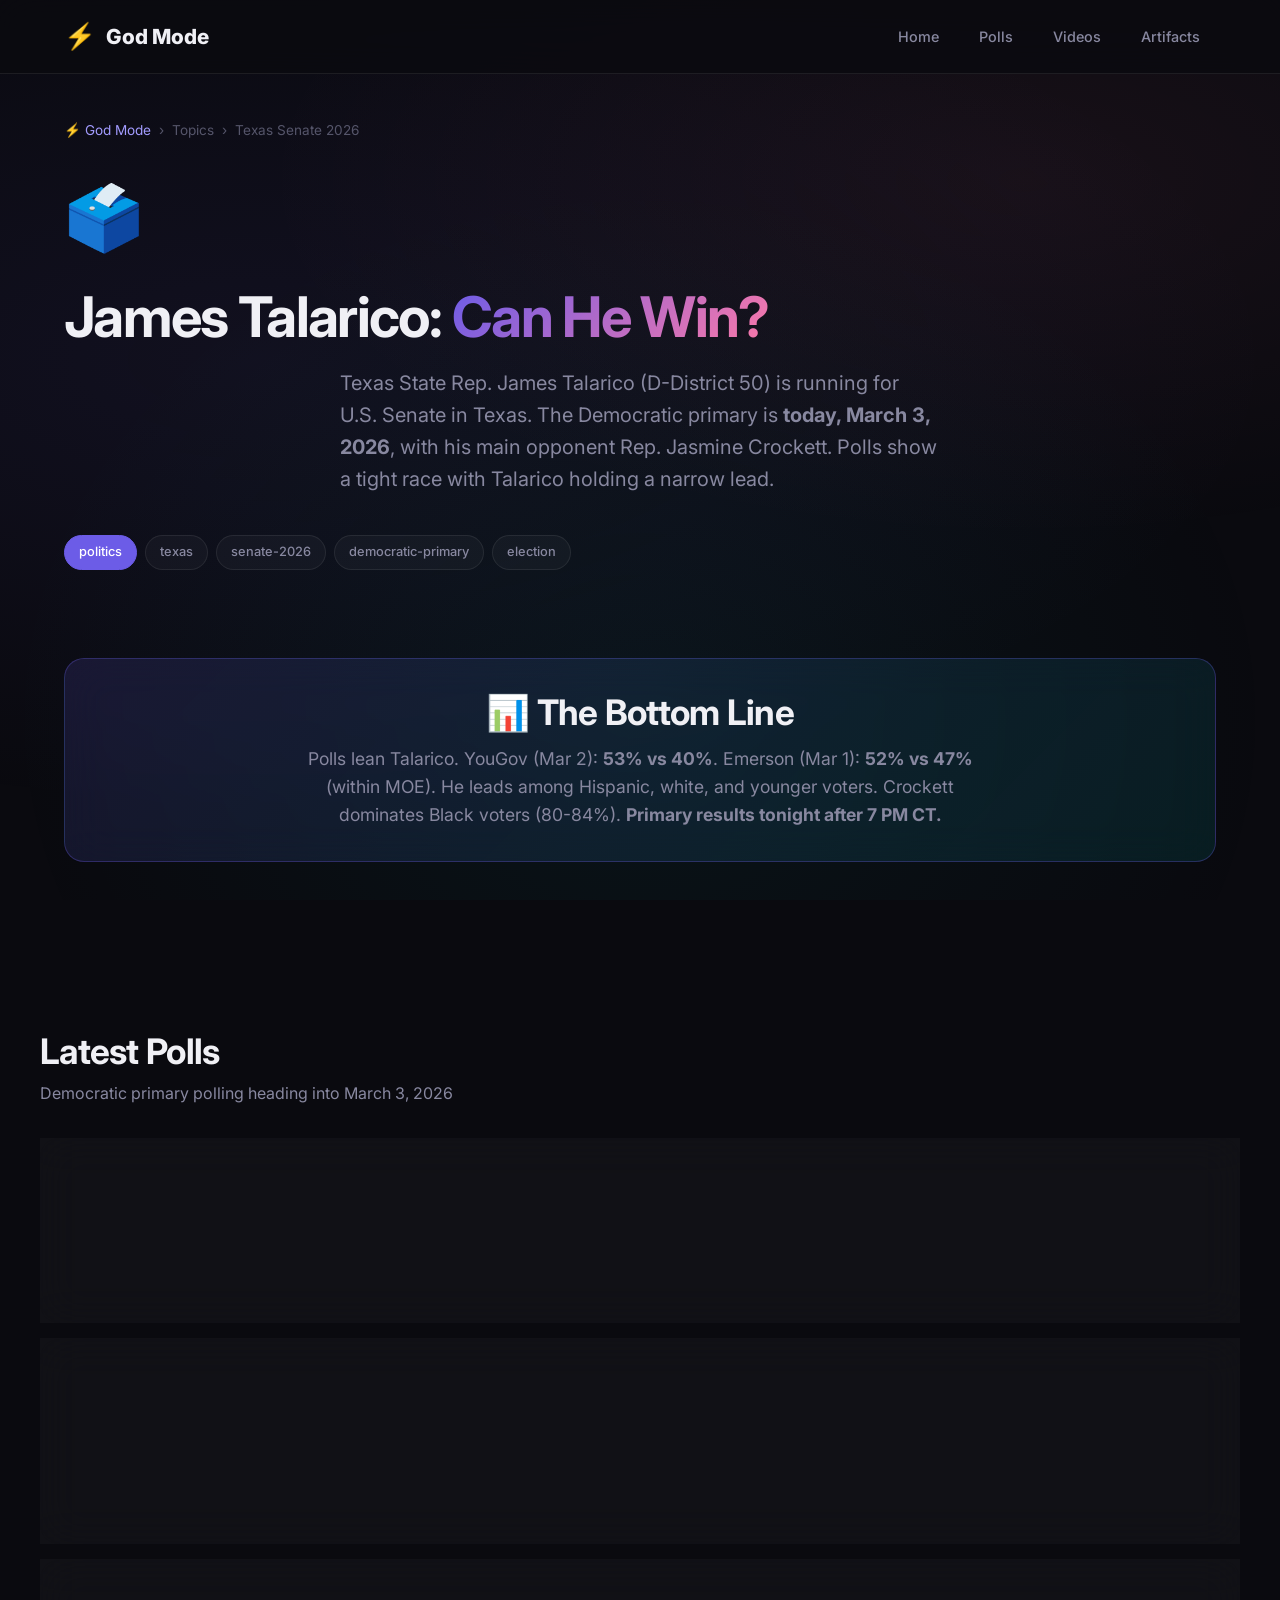
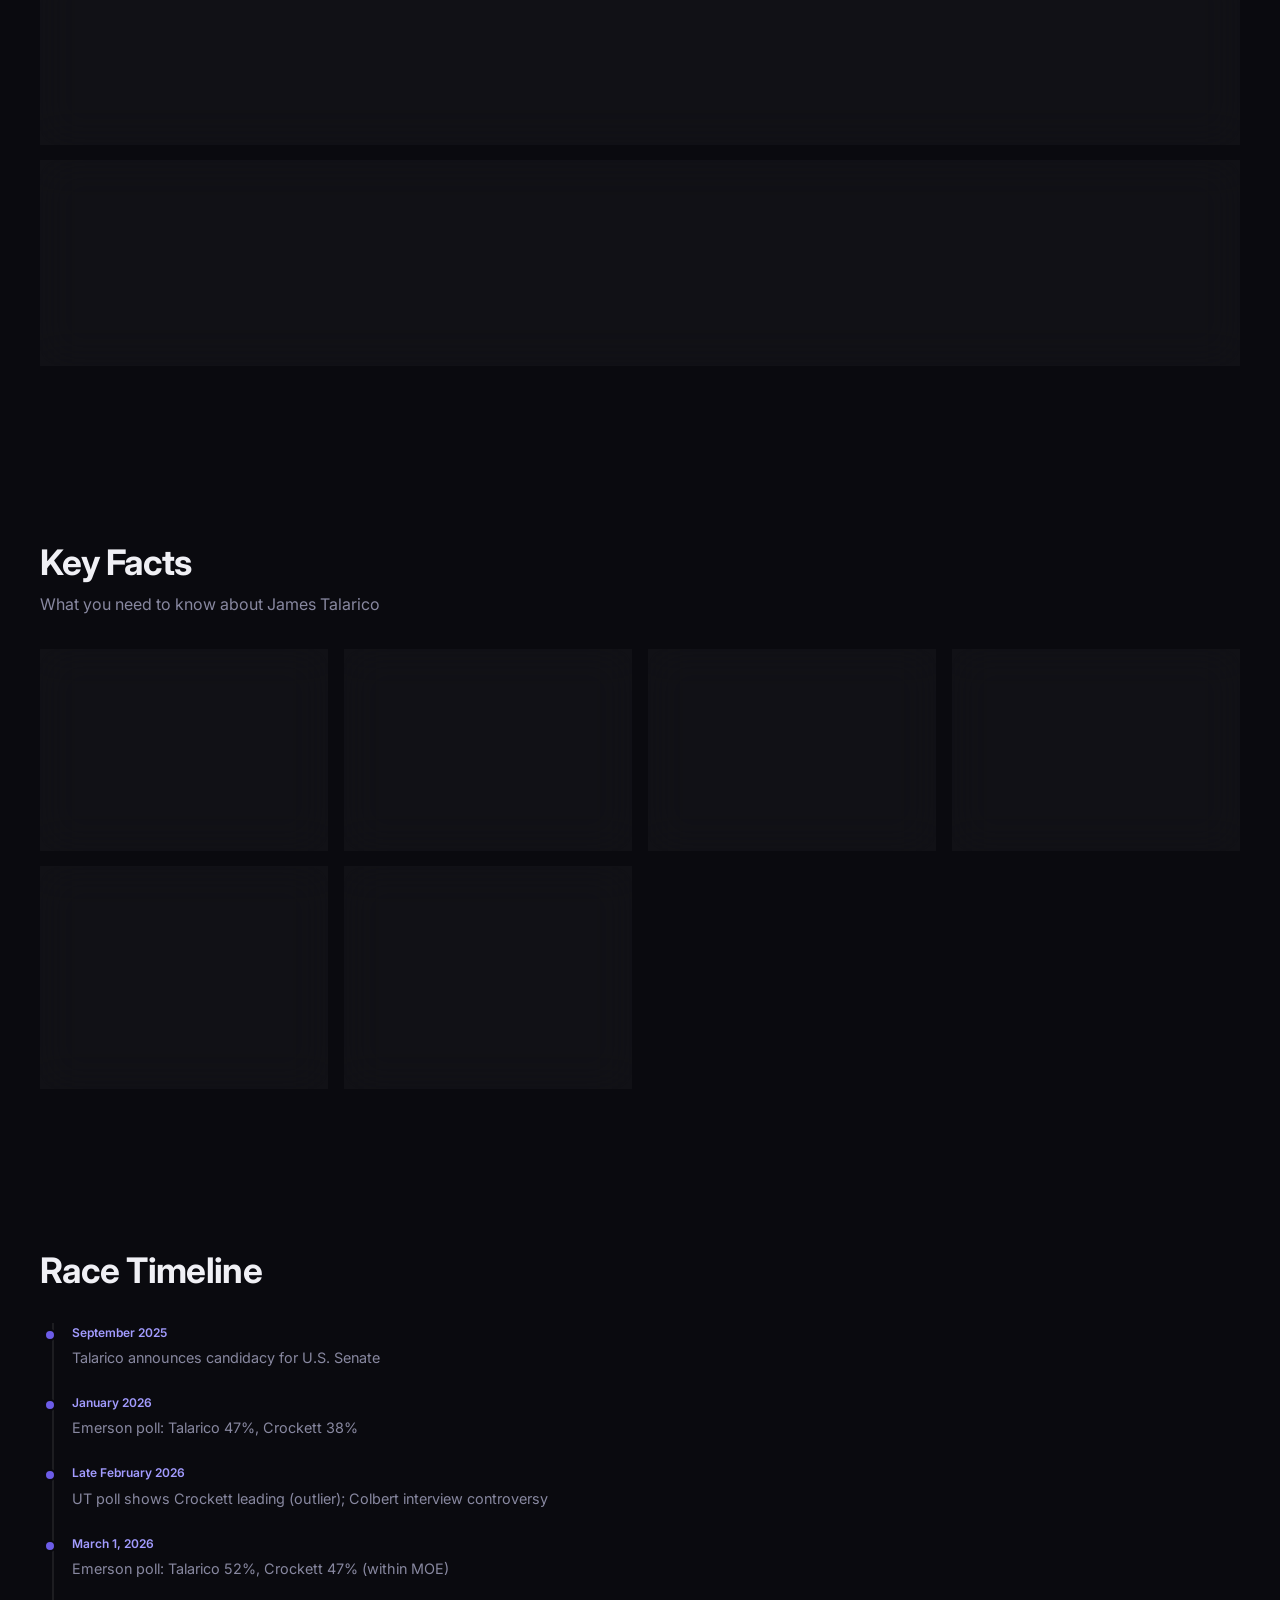
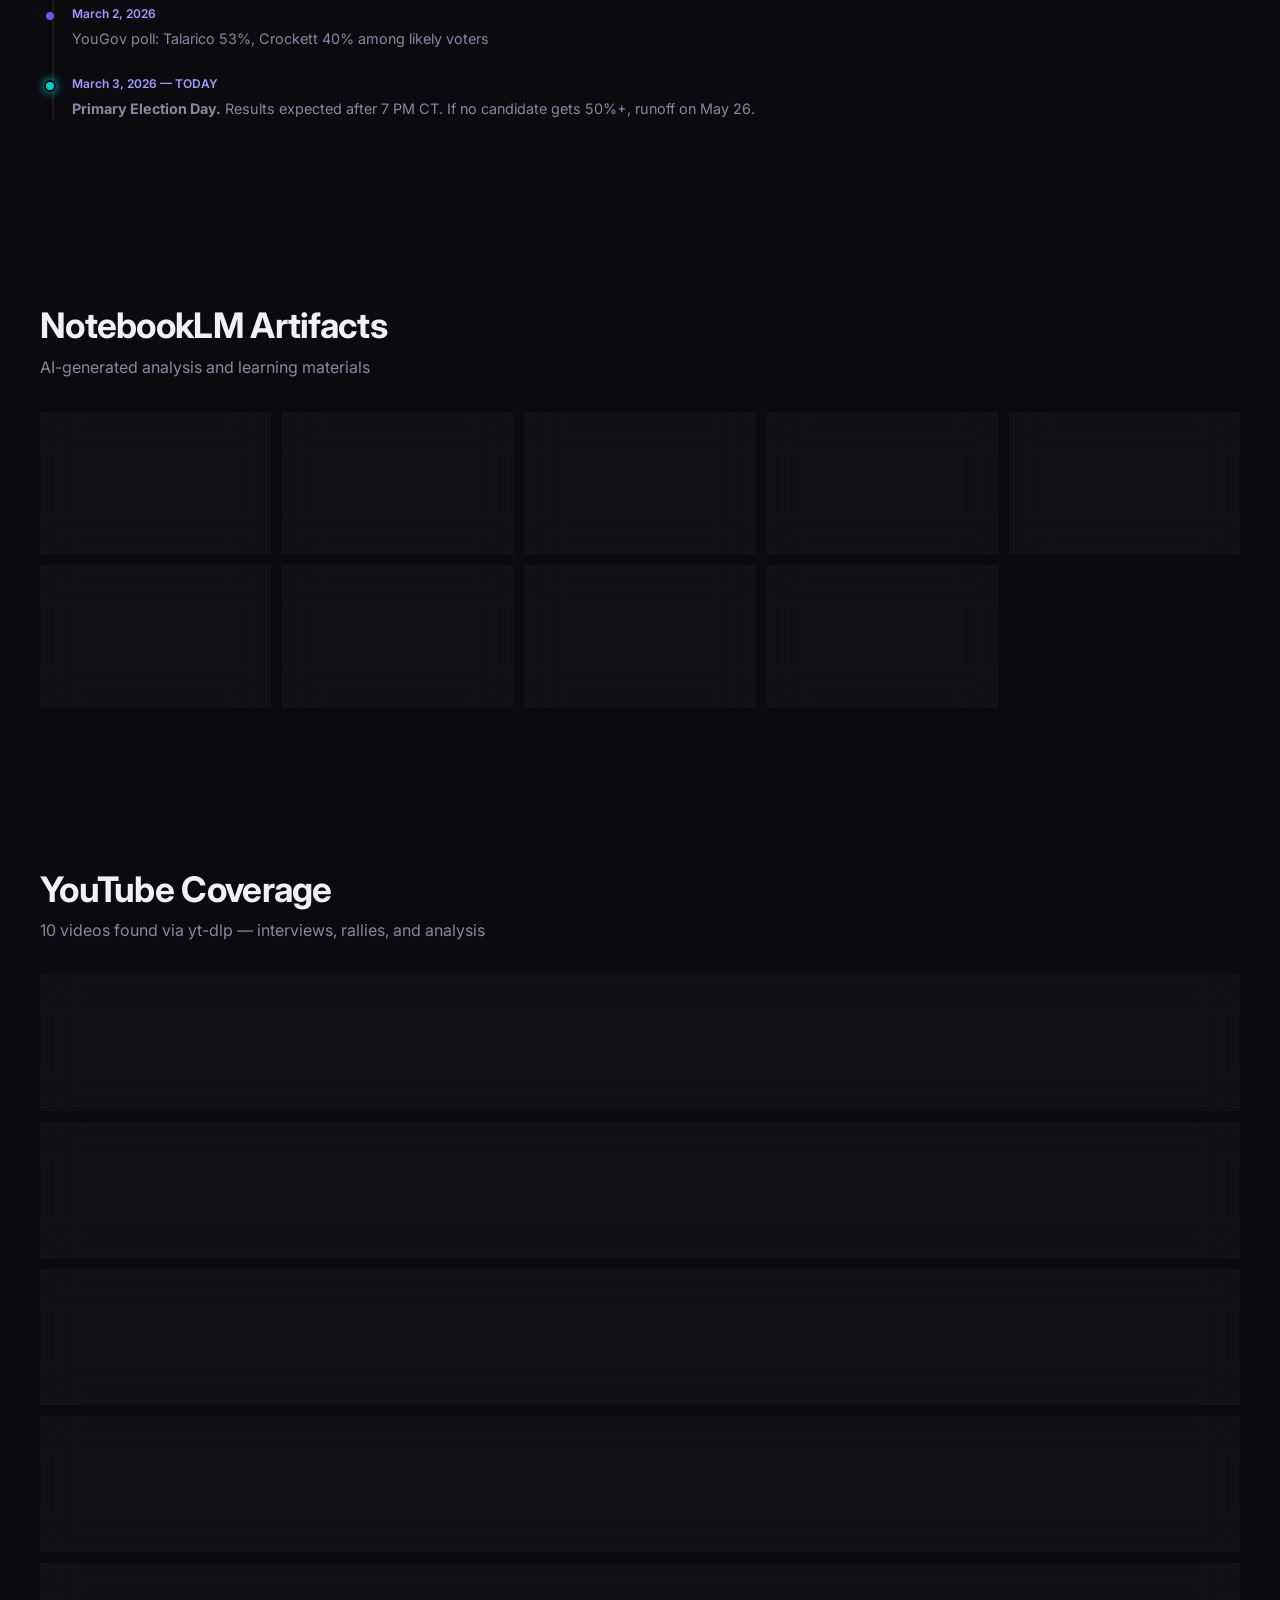
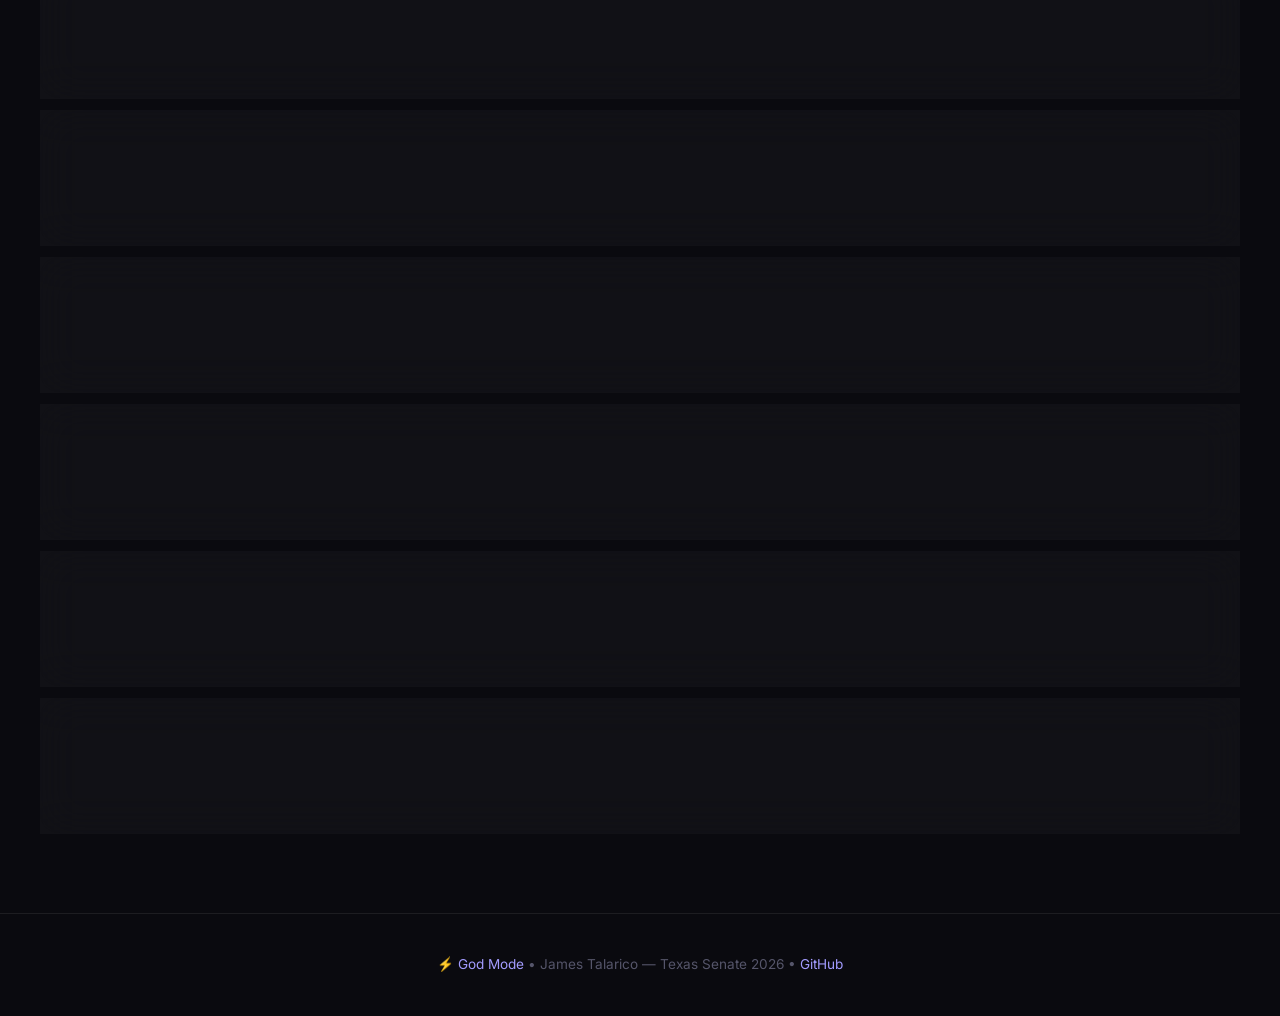
==== docs/topics/james-talarico-senate/index.html @ 4b8c679f "feat: add James Talarico Texas Senate 2026 topic - New sub-site with poll bars, key facts, race time" ====
<!DOCTYPE html>
<html lang="en">

<head>
    <meta charset="UTF-8">
    <meta name="viewport" content="width=device-width, initial-scale=1.0">
    <title>James Talarico — Texas Senate Race 2026 — God Mode</title>
    <meta name="description"
        content="Research hub: Can James Talarico win the 2026 Texas U.S. Senate race? Polls, analysis, YouTube coverage, and NotebookLM artifacts.">
    <link rel="stylesheet" href="../../assets/css/style.css">
    <link rel="icon"
        href="data:image/svg+xml,<svg xmlns='http://www.w3.org/2000/svg' viewBox='0 0 100 100'><text y='.9em' font-size='90'>🗳️</text></svg>">
    <style>
        .topic-hero {
            padding-top: 120px;
            padding-bottom: 40px;
        }

        .topic-hero-icon {
            font-size: 4rem;
            margin-bottom: 16px;
            display: block;
        }

        .breadcrumb {
            display: flex;
            align-items: center;
            gap: 8px;
            font-size: 0.85rem;
            color: var(--text-muted);
            margin-bottom: 24px;
        }

        .breadcrumb a {
            color: var(--accent-2);
            text-decoration: none;
        }

        .breadcrumb a:hover {
            text-decoration: underline;
        }

        /* Poll Bars */
        .poll-card {
            padding: 24px;
            margin-bottom: 16px;
        }

        .poll-header {
            display: flex;
            justify-content: space-between;
            align-items: center;
            margin-bottom: 16px;
        }

        .poll-source {
            font-size: 0.8rem;
            color: var(--text-muted);
        }

        .poll-date {
            font-size: 0.75rem;
            color: var(--text-muted);
        }

        .poll-bar-wrap {
            margin-bottom: 12px;
        }

        .poll-bar-label {
            display: flex;
            justify-content: space-between;
            align-items: center;
            margin-bottom: 6px;
            font-size: 0.9rem;
        }

        .poll-bar-label .name {
            font-weight: 600;
        }

        .poll-bar-label .pct {
            font-weight: 700;
            font-family: var(--font-mono);
        }

        .poll-bar-track {
            height: 8px;
            background: var(--bg-glass);
            border-radius: 4px;
            overflow: hidden;
        }

        .poll-bar-fill {
            height: 100%;
            border-radius: 4px;
            transition: width 1.5s cubic-bezier(0.4, 0, 0.2, 1);
        }

        .poll-bar-fill.talarico {
            background: linear-gradient(90deg, #6c5ce7, #a29bfe);
        }

        .poll-bar-fill.crockett {
            background: linear-gradient(90deg, #fd79a8, #e84393);
        }

        /* Key Facts */
        .facts-grid {
            display: grid;
            grid-template-columns: repeat(auto-fill, minmax(260px, 1fr));
            gap: 16px;
        }

        .fact-card {
            padding: 24px;
        }

        .fact-card-icon {
            font-size: 2rem;
            margin-bottom: 12px;
        }

        .fact-card h4 {
            margin-bottom: 8px;
            font-size: 1rem;
        }

        .fact-card p {
            color: var(--text-secondary);
            font-size: 0.85rem;
            line-height: 1.5;
        }

        /* Timeline */
        .timeline {
            position: relative;
            padding-left: 32px;
        }

        .timeline::before {
            content: '';
            position: absolute;
            left: 12px;
            top: 0;
            bottom: 0;
            width: 2px;
            background: var(--border-glass);
        }

        .timeline-item {
            position: relative;
            margin-bottom: 24px;
        }

        .timeline-dot {
            position: absolute;
            left: -28px;
            top: 6px;
            width: 12px;
            height: 12px;
            border-radius: 50%;
            background: var(--accent-1);
            border: 2px solid var(--bg-primary);
        }

        .timeline-dot.active {
            background: var(--accent-4);
            box-shadow: 0 0 8px var(--accent-4);
        }

        .timeline-date {
            font-size: 0.75rem;
            color: var(--accent-2);
            font-weight: 600;
            margin-bottom: 4px;
        }

        .timeline-content {
            font-size: 0.9rem;
            color: var(--text-secondary);
        }

        /* YouTube */
        .yt-results {
            display: grid;
            gap: 12px;
        }

        .yt-result {
            display: flex;
            align-items: center;
            gap: 16px;
            padding: 16px;
            text-decoration: none;
        }

        .yt-result-thumb {
            width: 180px;
            height: 101px;
            border-radius: var(--radius-sm);
            background: var(--bg-secondary);
            object-fit: cover;
            flex-shrink: 0;
        }

        .yt-result-info h4 {
            color: var(--text-primary);
            font-size: 0.95rem;
            margin-bottom: 4px;
            line-height: 1.3;
        }

        .yt-result-info p {
            color: var(--text-muted);
            font-size: 0.8rem;
        }

        /* NLM Artifacts */
        .nlm-grid {
            display: grid;
            grid-template-columns: repeat(auto-fill, minmax(200px, 1fr));
            gap: 12px;
        }

        .nlm-card {
            padding: 20px;
            text-align: center;
        }

        .nlm-card .nlm-icon {
            font-size: 2rem;
            margin-bottom: 8px;
        }

        .nlm-card h4 {
            font-size: 0.9rem;
            margin-bottom: 4px;
        }

        .nlm-card .nlm-status {
            font-size: 0.75rem;
            font-weight: 600;
            text-transform: uppercase;
            letter-spacing: 0.05em;
        }

        .nlm-card .nlm-status.pending {
            color: var(--accent-5);
        }

        /* Verdict Banner */
        .verdict-banner {
            padding: 32px;
            text-align: center;
            margin-bottom: 48px;
            background: linear-gradient(135deg, rgba(108, 92, 231, 0.15), rgba(0, 206, 201, 0.1));
            border: 1px solid rgba(108, 92, 231, 0.3);
        }

        .verdict-banner h2 {
            margin-bottom: 12px;
        }

        .verdict-banner .verdict-text {
            font-size: 1.1rem;
            color: var(--text-secondary);
            max-width: 700px;
            margin: 0 auto;
        }

        @media (max-width: 768px) {
            .yt-result {
                flex-direction: column;
            }

            .yt-result-thumb {
                width: 100%;
                height: auto;
                aspect-ratio: 16/9;
            }

            .facts-grid {
                grid-template-columns: 1fr;
            }

            .nlm-grid {
                grid-template-columns: repeat(2, 1fr);
            }
        }
    </style>
</head>

<body>
    <div class="bg-mesh"></div>

    <nav class="nav">
        <div class="container">
            <a href="../../" class="nav-logo"><span class="icon">⚡</span><span>God Mode</span></a>
            <ul class="nav-links">
                <li><a href="../../">Home</a></li>
                <li><a href="#polls">Polls</a></li>
                <li><a href="#videos">Videos</a></li>
                <li><a href="#artifacts">Artifacts</a></li>
            </ul>
        </div>
    </nav>

    <!-- Hero -->
    <section class="topic-hero container">
        <div class="breadcrumb">
            <a href="../../">⚡ God Mode</a><span>›</span><span>Topics</span><span>›</span><span>Texas Senate 2026</span>
        </div>
        <span class="topic-hero-icon">🗳️</span>
        <h1>James Talarico: <span class="gradient-text">Can He Win?</span></h1>
        <p class="hero-subtitle" style="text-align: left; margin-top: 16px;">
            Texas State Rep. James Talarico (D-District 50) is running for U.S. Senate in Texas. The Democratic primary
            is <strong>today, March 3, 2026</strong>, with his main opponent Rep. Jasmine Crockett. Polls show a tight
            race with Talarico holding a narrow lead.
        </p>
        <div class="tags-bar" style="justify-content: flex-start; margin-top: 24px;">
            <span class="tag active">politics</span>
            <span class="tag">texas</span>
            <span class="tag">senate-2026</span>
            <span class="tag">democratic-primary</span>
            <span class="tag">election</span>
        </div>
    </section>

    <!-- Verdict -->
    <section class="container" style="padding-bottom: 40px;">
        <div class="verdict-banner glass-card">
            <h2>📊 The Bottom Line</h2>
            <p class="verdict-text">
                Polls lean Talarico. YouGov (Mar 2): <strong>53% vs 40%</strong>. Emerson (Mar 1): <strong>52% vs
                    47%</strong> (within MOE). He leads among Hispanic, white, and younger voters. Crockett dominates
                Black voters (80-84%). <strong>Primary results tonight after 7 PM CT.</strong>
            </p>
        </div>
    </section>

    <!-- Polls -->
    <section class="section container" id="polls">
        <h2 style="margin-bottom: 8px;">Latest Polls</h2>
        <p style="color: var(--text-secondary); margin-bottom: 32px;">Democratic primary polling heading into March 3,
            2026</p>

        <div class="poll-card glass-card">
            <div class="poll-header">
                <span class="poll-source">YouGov Poll</span>
                <span class="poll-date">March 2, 2026</span>
            </div>
            <div class="poll-bar-wrap">
                <div class="poll-bar-label">
                    <span class="name">James Talarico</span>
                    <span class="pct" style="color: var(--accent-2);">53%</span>
                </div>
                <div class="poll-bar-track">
                    <div class="poll-bar-fill talarico" style="width: 53%;"></div>
                </div>
            </div>
            <div class="poll-bar-wrap">
                <div class="poll-bar-label">
                    <span class="name">Jasmine Crockett</span>
                    <span class="pct" style="color: var(--accent-3);">40%</span>
                </div>
                <div class="poll-bar-track">
                    <div class="poll-bar-fill crockett" style="width: 40%;"></div>
                </div>
            </div>
        </div>

        <div class="poll-card glass-card">
            <div class="poll-header">
                <span class="poll-source">Emerson College / Nexstar Media</span>
                <span class="poll-date">March 1, 2026</span>
            </div>
            <div class="poll-bar-wrap">
                <div class="poll-bar-label">
                    <span class="name">James Talarico</span>
                    <span class="pct" style="color: var(--accent-2);">52%</span>
                </div>
                <div class="poll-bar-track">
                    <div class="poll-bar-fill talarico" style="width: 52%;"></div>
                </div>
            </div>
            <div class="poll-bar-wrap">
                <div class="poll-bar-label">
                    <span class="name">Jasmine Crockett</span>
                    <span class="pct" style="color: var(--accent-3);">47%</span>
                </div>
                <div class="poll-bar-track">
                    <div class="poll-bar-fill crockett" style="width: 47%;"></div>
                </div>
            </div>
            <p style="font-size: 0.8rem; color: var(--text-muted); margin-top: 12px;">⚠️ Within margin of error</p>
        </div>

        <div class="poll-card glass-card">
            <div class="poll-header">
                <span class="poll-source">Emerson College / Nexstar Media</span>
                <span class="poll-date">January 2026</span>
            </div>
            <div class="poll-bar-wrap">
                <div class="poll-bar-label">
                    <span class="name">James Talarico</span>
                    <span class="pct" style="color: var(--accent-2);">47%</span>
                </div>
                <div class="poll-bar-track">
                    <div class="poll-bar-fill talarico" style="width: 47%;"></div>
                </div>
            </div>
            <div class="poll-bar-wrap">
                <div class="poll-bar-label">
                    <span class="name">Jasmine Crockett</span>
                    <span class="pct" style="color: var(--accent-3);">38%</span>
                </div>
                <div class="poll-bar-track">
                    <div class="poll-bar-fill crockett" style="width: 38%;"></div>
                </div>
            </div>
        </div>

        <div class="poll-card glass-card">
            <div class="poll-header">
                <span class="poll-source">UT Texas Politics Project</span>
                <span class="poll-date">Late February 2026</span>
            </div>
            <div class="poll-bar-wrap">
                <div class="poll-bar-label">
                    <span class="name">James Talarico</span>
                    <span class="pct" style="color: var(--accent-2);">~35%</span>
                </div>
                <div class="poll-bar-track">
                    <div class="poll-bar-fill talarico" style="width: 35%;"></div>
                </div>
            </div>
            <div class="poll-bar-wrap">
                <div class="poll-bar-label">
                    <span class="name">Jasmine Crockett</span>
                    <span class="pct" style="color: var(--accent-3);">~48%</span>
                </div>
                <div class="poll-bar-track">
                    <div class="poll-bar-fill crockett" style="width: 48%;"></div>
                </div>
            </div>
            <p style="font-size: 0.8rem; color: var(--text-muted); margin-top: 12px;">📌 Outlier — Crockett leads by
                double digits in this poll</p>
        </div>
    </section>

    <!-- Key Facts -->
    <section class="section container">
        <h2 style="margin-bottom: 8px;">Key Facts</h2>
        <p style="color: var(--text-secondary); margin-bottom: 32px;">What you need to know about James Talarico</p>
        <div class="facts-grid">
            <div class="fact-card glass-card">
                <div class="fact-card-icon">🏛️</div>
                <h4>Texas House Rep, District 50</h4>
                <p>Currently serving in the Texas Legislature. Former public school teacher turned politician.</p>
            </div>
            <div class="fact-card glass-card">
                <div class="fact-card-icon">🎓</div>
                <h4>Former Teacher</h4>
                <p>Background in education shapes his policy focus on affordability and working families.</p>
            </div>
            <div class="fact-card glass-card">
                <div class="fact-card-icon">💰</div>
                <h4>Economic Platform</h4>
                <p>Focuses on lowering cost of housing, childcare, and prescription drugs. Anti-billionaire messaging.
                </p>
            </div>
            <div class="fact-card glass-card">
                <div class="fact-card-icon">📺</div>
                <h4>Colbert Controversy</h4>
                <p>National attention after a canceled "Late Show" interview with Stephen Colbert became a major story.
                </p>
            </div>
            <div class="fact-card glass-card">
                <div class="fact-card-icon">🗳️</div>
                <h4>Strong Early Voting</h4>
                <p>Emerson poll shows 58% to 41% lead among early voters — a significant advantage heading in.</p>
            </div>
            <div class="fact-card glass-card">
                <div class="fact-card-icon">🤝</div>
                <h4>Coalition</h4>
                <p>Leads among Hispanic (60%), white (69-71%), and young voters (18-29: 60%). Crockett leads Black
                    voters (80-84%).</p>
            </div>
        </div>
    </section>

    <!-- Timeline -->
    <section class="section container">
        <h2 style="margin-bottom: 32px;">Race Timeline</h2>
        <div class="timeline">
            <div class="timeline-item">
                <div class="timeline-dot"></div>
                <div class="timeline-date">September 2025</div>
                <div class="timeline-content">Talarico announces candidacy for U.S. Senate</div>
            </div>
            <div class="timeline-item">
                <div class="timeline-dot"></div>
                <div class="timeline-date">January 2026</div>
                <div class="timeline-content">Emerson poll: Talarico 47%, Crockett 38%</div>
            </div>
            <div class="timeline-item">
                <div class="timeline-dot"></div>
                <div class="timeline-date">Late February 2026</div>
                <div class="timeline-content">UT poll shows Crockett leading (outlier); Colbert interview controversy
                </div>
            </div>
            <div class="timeline-item">
                <div class="timeline-dot"></div>
                <div class="timeline-date">March 1, 2026</div>
                <div class="timeline-content">Emerson poll: Talarico 52%, Crockett 47% (within MOE)</div>
            </div>
            <div class="timeline-item">
                <div class="timeline-dot"></div>
                <div class="timeline-date">March 2, 2026</div>
                <div class="timeline-content">YouGov poll: Talarico 53%, Crockett 40% among likely voters</div>
            </div>
            <div class="timeline-item">
                <div class="timeline-dot active"></div>
                <div class="timeline-date">March 3, 2026 — TODAY</div>
                <div class="timeline-content"><strong>Primary Election Day.</strong> Results expected after 7 PM CT. If
                    no candidate gets 50%+, runoff on May 26.</div>
            </div>
        </div>
    </section>

    <!-- NotebookLM Artifacts -->
    <section class="section container" id="artifacts">
        <h2 style="margin-bottom: 8px;">NotebookLM Artifacts</h2>
        <p style="color: var(--text-secondary); margin-bottom: 32px;">AI-generated analysis and learning materials</p>
        <div class="nlm-grid">
            <div class="nlm-card glass-card">
                <div class="nlm-icon">🎙️</div>
                <h4>Audio Overview</h4>
                <div class="nlm-status pending">Pending Auth</div>
            </div>
            <div class="nlm-card glass-card">
                <div class="nlm-icon">🎬</div>
                <h4>Video Overview</h4>
                <div class="nlm-status pending">Pending Auth</div>
            </div>
            <div class="nlm-card glass-card">
                <div class="nlm-icon">🧠</div>
                <h4>Mind Map</h4>
                <div class="nlm-status pending">Pending Auth</div>
            </div>
            <div class="nlm-card glass-card">
                <div class="nlm-icon">📝</div>
                <h4>Report</h4>
                <div class="nlm-status pending">Pending Auth</div>
            </div>
            <div class="nlm-card glass-card">
                <div class="nlm-icon">🃏</div>
                <h4>Flashcards</h4>
                <div class="nlm-status pending">Pending Auth</div>
            </div>
            <div class="nlm-card glass-card">
                <div class="nlm-icon">❓</div>
                <h4>Quiz</h4>
                <div class="nlm-status pending">Pending Auth</div>
            </div>
            <div class="nlm-card glass-card">
                <div class="nlm-icon">📊</div>
                <h4>Infographic</h4>
                <div class="nlm-status pending">Pending Auth</div>
            </div>
            <div class="nlm-card glass-card">
                <div class="nlm-icon">📑</div>
                <h4>Slide Deck</h4>
                <div class="nlm-status pending">Pending Auth</div>
            </div>
            <div class="nlm-card glass-card">
                <div class="nlm-icon">📋</div>
                <h4>Data Table</h4>
                <div class="nlm-status pending">Pending Auth</div>
            </div>
        </div>
    </section>

    <!-- YouTube Videos -->
    <section class="section container" id="videos">
        <h2 style="margin-bottom: 8px;">YouTube Coverage</h2>
        <p style="color: var(--text-secondary); margin-bottom: 32px;">10 videos found via yt-dlp — interviews, rallies,
            and analysis</p>
        <div class="yt-results">
            <a href="https://www.youtube.com/watch?v=z0LLq6uBPYA" target="_blank" class="yt-result glass-card"
                style="text-decoration: none;">
                <img class="yt-result-thumb" src="https://i.ytimg.com/vi/z0LLq6uBPYA/mqdefault.jpg" alt=""
                    loading="lazy">
                <div class="yt-result-info">
                    <h4>James Talarico on his economic message, Jasmine Crockett and more</h4>
                    <p>CBS News • 8:00</p>
                </div>
            </a>
            <a href="https://www.youtube.com/watch?v=IGwDNWCkQuY" target="_blank" class="yt-result glass-card"
                style="text-decoration: none;">
                <img class="yt-result-thumb" src="https://i.ytimg.com/vi/IGwDNWCkQuY/mqdefault.jpg" alt=""
                    loading="lazy">
                <div class="yt-result-info">
                    <h4>Texas Democratic Senate Candidate James Talarico Slams Billionaires at San Antonio Rally</h4>
                    <p>Forbes Breaking News • 24:28</p>
                </div>
            </a>
            <a href="https://www.youtube.com/watch?v=C_KV-JYGDCo" target="_blank" class="yt-result glass-card"
                style="text-decoration: none;">
                <img class="yt-result-thumb" src="https://i.ytimg.com/vi/C_KV-JYGDCo/mqdefault.jpg" alt=""
                    loading="lazy">
                <div class="yt-result-info">
                    <h4>Jasmine Crockett and James Talarico have different styles to win the Texas Senate primary</h4>
                    <p>CBS TEXAS • 3:50</p>
                </div>
            </a>
            <a href="https://www.youtube.com/watch?v=oiTJ7Pz_59A" target="_blank" class="yt-result glass-card"
                style="text-decoration: none;">
                <img class="yt-result-thumb" src="https://i.ytimg.com/vi/oiTJ7Pz_59A/mqdefault.jpg" alt=""
                    loading="lazy">
                <div class="yt-result-info">
                    <h4>Rep. James Talarico On Confronting Christian Nationalism</h4>
                    <p>The Late Show with Stephen Colbert • 14:56</p>
                </div>
            </a>
            <a href="https://www.youtube.com/watch?v=1yQqRGDqjYM" target="_blank" class="yt-result glass-card"
                style="text-decoration: none;">
                <img class="yt-result-thumb" src="https://i.ytimg.com/vi/1yQqRGDqjYM/mqdefault.jpg" alt=""
                    loading="lazy">
                <div class="yt-result-info">
                    <h4>James Talarico vs 20 Undecided Texas voters | Surrounded</h4>
                    <p>Jubilee • 1:37:44</p>
                </div>
            </a>
            <a href="https://www.youtube.com/watch?v=ONhfOqHdXlo" target="_blank" class="yt-result glass-card"
                style="text-decoration: none;">
                <img class="yt-result-thumb" src="https://i.ytimg.com/vi/ONhfOqHdXlo/mqdefault.jpg" alt=""
                    loading="lazy">
                <div class="yt-result-info">
                    <h4>Jasmine Crockett and James Talarico react to controversy over Colbert interview</h4>
                    <p>CBS TEXAS • 6:40</p>
                </div>
            </a>
            <a href="https://www.youtube.com/watch?v=l-yT7SJq07E" target="_blank" class="yt-result glass-card"
                style="text-decoration: none;">
                <img class="yt-result-thumb" src="https://i.ytimg.com/vi/l-yT7SJq07E/mqdefault.jpg" alt=""
                    loading="lazy">
                <div class="yt-result-info">
                    <h4>James Talarico on his affordability platform, Jasmine Crockett</h4>
                    <p>Face the Nation • 8:00</p>
                </div>
            </a>
            <a href="https://www.youtube.com/watch?v=FHwmGdPE9HQ" target="_blank" class="yt-result glass-card"
                style="text-decoration: none;">
                <img class="yt-result-thumb" src="https://i.ytimg.com/vi/FHwmGdPE9HQ/mqdefault.jpg" alt=""
                    loading="lazy">
                <div class="yt-result-info">
                    <h4>James Talarico Campaigns for U.S. Senate in Austin, Texas</h4>
                    <p>C-SPAN • 21:46</p>
                </div>
            </a>
            <a href="https://www.youtube.com/watch?v=qFQyMkvEKa0" target="_blank" class="yt-result glass-card"
                style="text-decoration: none;">
                <img class="yt-result-thumb" src="https://i.ytimg.com/vi/qFQyMkvEKa0/mqdefault.jpg" alt=""
                    loading="lazy">
                <div class="yt-result-info">
                    <h4>Steven Colbert interview with James Talarico draws national attention</h4>
                    <p>CBS TEXAS • 4:27</p>
                </div>
            </a>
            <a href="https://www.youtube.com/watch?v=YRkonQkHXWI" target="_blank" class="yt-result glass-card"
                style="text-decoration: none;">
                <img class="yt-result-thumb" src="https://i.ytimg.com/vi/YRkonQkHXWI/mqdefault.jpg" alt=""
                    loading="lazy">
                <div class="yt-result-info">
                    <h4>New poll shows Talarico leading Crockett in Texas senate primary</h4>
                    <p>FOX 4 Dallas-Fort Worth • 2:47</p>
                </div>
            </a>
        </div>
    </section>

    <footer class="footer">
        <div class="container">
            <p><a href="../../">⚡ God Mode</a> • James Talarico — Texas Senate 2026 • <a
                    href="https://github.com/bedwards/god-mode" target="_blank">GitHub</a></p>
        </div>
    </footer>
</body>

</html>
---- docs/assets/css/style.css ----
/* ═══════════════════════════════════════════════
   God Mode — Design System
   Premium dark theme with glassmorphism
   ═══════════════════════════════════════════════ */

@import url('https://fonts.googleapis.com/css2?family=Inter:wght@300;400;500;600;700;800;900&family=JetBrains+Mono:wght@400;500;600&display=swap');

/* ─── Custom Properties ─── */
:root {
  --bg-primary: #0a0a0f;
  --bg-secondary: #12121a;
  --bg-card: rgba(20, 20, 32, 0.7);
  --bg-glass: rgba(255, 255, 255, 0.03);
  --bg-glass-hover: rgba(255, 255, 255, 0.06);
  --border-glass: rgba(255, 255, 255, 0.08);
  --border-glass-hover: rgba(255, 255, 255, 0.15);

  --text-primary: #f0f0f5;
  --text-secondary: #8888a0;
  --text-muted: #55556a;

  --accent-1: #6c5ce7;
  --accent-2: #a29bfe;
  --accent-3: #fd79a8;
  --accent-4: #00cec9;
  --accent-5: #fdcb6e;
  --accent-gradient: linear-gradient(135deg, var(--accent-1), var(--accent-3));
  --accent-gradient-2: linear-gradient(135deg, var(--accent-4), var(--accent-1));

  --font-body: 'Inter', -apple-system, BlinkMacSystemFont, sans-serif;
  --font-mono: 'JetBrains Mono', 'Fira Code', monospace;

  --radius-sm: 8px;
  --radius-md: 12px;
  --radius-lg: 20px;
  --radius-xl: 28px;

  --shadow-sm: 0 2px 8px rgba(0,0,0,0.3);
  --shadow-md: 0 4px 24px rgba(0,0,0,0.4);
  --shadow-lg: 0 8px 48px rgba(0,0,0,0.5);
  --shadow-glow: 0 0 40px rgba(108, 92, 231, 0.15);

  --transition-fast: 150ms cubic-bezier(0.4, 0, 0.2, 1);
  --transition-normal: 300ms cubic-bezier(0.4, 0, 0.2, 1);
  --transition-smooth: 500ms cubic-bezier(0.4, 0, 0.2, 1);
}

/* ─── Reset ─── */
*, *::before, *::after { box-sizing: border-box; margin: 0; padding: 0; }

html {
  scroll-behavior: smooth;
  -webkit-font-smoothing: antialiased;
  -moz-osx-font-smoothing: grayscale;
}

body {
  font-family: var(--font-body);
  background: var(--bg-primary);
  color: var(--text-primary);
  line-height: 1.6;
  min-height: 100vh;
  overflow-x: hidden;
}

/* ─── Animated Background ─── */
.bg-mesh {
  position: fixed;
  inset: 0;
  z-index: -1;
  background:
    radial-gradient(ellipse 80% 50% at 20% 40%, rgba(108,92,231,0.08), transparent),
    radial-gradient(ellipse 60% 40% at 80% 20%, rgba(253,121,168,0.06), transparent),
    radial-gradient(ellipse 50% 60% at 50% 80%, rgba(0,206,201,0.05), transparent);
  animation: meshShift 20s ease-in-out infinite alternate;
}

@keyframes meshShift {
  0% { transform: scale(1) rotate(0deg); }
  50% { transform: scale(1.05) rotate(1deg); }
  100% { transform: scale(1) rotate(-1deg); }
}

/* ─── Typography ─── */
h1, h2, h3, h4, h5, h6 { font-weight: 700; line-height: 1.2; }

h1 { font-size: clamp(2.2rem, 5vw, 3.5rem); letter-spacing: -0.03em; }
h2 { font-size: clamp(1.6rem, 3vw, 2.2rem); letter-spacing: -0.02em; }
h3 { font-size: clamp(1.2rem, 2vw, 1.5rem); }

.gradient-text {
  background: var(--accent-gradient);
  -webkit-background-clip: text;
  -webkit-text-fill-color: transparent;
  background-clip: text;
}

.mono { font-family: var(--font-mono); }

/* ─── Glass Cards ─── */
.glass-card {
  background: var(--bg-glass);
  backdrop-filter: blur(20px);
  -webkit-backdrop-filter: blur(20px);
  border: 1px solid var(--border-glass);
  border-radius: var(--radius-lg);
  transition: all var(--transition-normal);
}

.glass-card:hover {
  background: var(--bg-glass-hover);
  border-color: var(--border-glass-hover);
  box-shadow: var(--shadow-glow);
  transform: translateY(-2px);
}

/* ─── Layout ─── */
.container {
  max-width: 1200px;
  margin: 0 auto;
  padding: 0 24px;
}

.section { padding: 80px 0; }

/* ─── Navigation ─── */
.nav {
  position: fixed;
  top: 0;
  left: 0;
  right: 0;
  z-index: 100;
  padding: 16px 0;
  backdrop-filter: blur(20px);
  -webkit-backdrop-filter: blur(20px);
  background: rgba(10, 10, 15, 0.8);
  border-bottom: 1px solid var(--border-glass);
  transition: all var(--transition-normal);
}

.nav .container {
  display: flex;
  align-items: center;
  justify-content: space-between;
}

.nav-logo {
  display: flex;
  align-items: center;
  gap: 10px;
  text-decoration: none;
  font-weight: 800;
  font-size: 1.3rem;
  color: var(--text-primary);
}

.nav-logo .icon { font-size: 1.6rem; }

.nav-links {
  display: flex;
  gap: 8px;
  list-style: none;
}

.nav-links a {
  color: var(--text-secondary);
  text-decoration: none;
  padding: 8px 16px;
  border-radius: var(--radius-sm);
  font-size: 0.9rem;
  font-weight: 500;
  transition: all var(--transition-fast);
}

.nav-links a:hover {
  color: var(--text-primary);
  background: var(--bg-glass-hover);
}

/* ─── Hero ─── */
.hero {
  padding-top: 140px;
  padding-bottom: 60px;
  text-align: center;
}

.hero-badge {
  display: inline-flex;
  align-items: center;
  gap: 6px;
  padding: 6px 16px;
  background: var(--bg-glass);
  border: 1px solid var(--border-glass);
  border-radius: 999px;
  font-size: 0.8rem;
  font-weight: 500;
  color: var(--accent-2);
  margin-bottom: 24px;
  animation: fadeInUp 0.6s ease;
}

.hero h1 {
  animation: fadeInUp 0.6s ease 0.1s both;
  margin-bottom: 16px;
}

.hero-subtitle {
  font-size: clamp(1rem, 2vw, 1.25rem);
  color: var(--text-secondary);
  max-width: 600px;
  margin: 0 auto 40px;
  animation: fadeInUp 0.6s ease 0.2s both;
}

/* ─── Search & Filter Bar ─── */
.search-bar {
  max-width: 640px;
  margin: 0 auto 24px;
  animation: fadeInUp 0.6s ease 0.3s both;
}

.search-input-wrap {
  position: relative;
  display: flex;
  align-items: center;
}

.search-input-wrap .icon {
  position: absolute;
  left: 20px;
  font-size: 1.2rem;
  color: var(--text-muted);
  pointer-events: none;
}

.search-input {
  width: 100%;
  padding: 16px 20px 16px 52px;
  background: var(--bg-glass);
  border: 1px solid var(--border-glass);
  border-radius: var(--radius-xl);
  color: var(--text-primary);
  font-family: var(--font-body);
  font-size: 1rem;
  outline: none;
  transition: all var(--transition-normal);
}

.search-input::placeholder { color: var(--text-muted); }

.search-input:focus {
  border-color: var(--accent-1);
  box-shadow: 0 0 0 3px rgba(108, 92, 231, 0.15);
  background: var(--bg-glass-hover);
}

/* ─── Tags ─── */
.tags-bar {
  display: flex;
  flex-wrap: wrap;
  justify-content: center;
  gap: 8px;
  margin-bottom: 48px;
  animation: fadeInUp 0.6s ease 0.4s both;
}

.tag {
  display: inline-flex;
  align-items: center;
  gap: 4px;
  padding: 6px 14px;
  background: var(--bg-glass);
  border: 1px solid var(--border-glass);
  border-radius: 999px;
  font-size: 0.8rem;
  font-weight: 500;
  color: var(--text-secondary);
  cursor: pointer;
  transition: all var(--transition-fast);
  user-select: none;
}

.tag:hover {
  border-color: var(--accent-1);
  color: var(--accent-2);
  background: rgba(108, 92, 231, 0.1);
}

.tag.active {
  background: var(--accent-1);
  border-color: var(--accent-1);
  color: white;
}

/* ─── Topic Cards Grid ─── */
.topics-grid {
  display: grid;
  grid-template-columns: repeat(auto-fill, minmax(340px, 1fr));
  gap: 24px;
}

.topic-card {
  padding: 28px;
  text-decoration: none;
  position: relative;
  overflow: hidden;
}

.topic-card::before {
  content: '';
  position: absolute;
  top: 0;
  left: 0;
  right: 0;
  height: 3px;
  background: var(--accent-gradient);
  opacity: 0;
  transition: opacity var(--transition-normal);
}

.topic-card:hover::before { opacity: 1; }

.topic-card-header {
  display: flex;
  align-items: flex-start;
  justify-content: space-between;
  margin-bottom: 16px;
}

.topic-card-icon {
  width: 48px;
  height: 48px;
  display: flex;
  align-items: center;
  justify-content: center;
  background: var(--accent-gradient);
  border-radius: var(--radius-md);
  font-size: 1.4rem;
}

.topic-card-status {
  display: flex;
  align-items: center;
  gap: 6px;
  font-size: 0.75rem;
  color: var(--text-muted);
  font-weight: 500;
}

.status-dot {
  width: 6px;
  height: 6px;
  border-radius: 50%;
  background: var(--accent-4);
  animation: pulse 2s infinite;
}

@keyframes pulse {
  0%, 100% { opacity: 1; }
  50% { opacity: 0.4; }
}

.topic-card h3 {
  color: var(--text-primary);
  margin-bottom: 8px;
}

.topic-card p {
  color: var(--text-secondary);
  font-size: 0.9rem;
  margin-bottom: 16px;
  line-height: 1.5;
}

.topic-card-tags {
  display: flex;
  flex-wrap: wrap;
  gap: 6px;
}

.topic-card-tag {
  padding: 4px 10px;
  background: rgba(108, 92, 231, 0.1);
  border-radius: 999px;
  font-size: 0.7rem;
  font-weight: 600;
  color: var(--accent-2);
  text-transform: uppercase;
  letter-spacing: 0.05em;
}

.topic-card-meta {
  display: flex;
  gap: 16px;
  margin-top: 16px;
  padding-top: 16px;
  border-top: 1px solid var(--border-glass);
}

.meta-item {
  display: flex;
  align-items: center;
  gap: 6px;
  font-size: 0.8rem;
  color: var(--text-muted);
}

/* ─── Stats Bar ─── */
.stats-bar {
  display: grid;
  grid-template-columns: repeat(auto-fit, minmax(180px, 1fr));
  gap: 16px;
  margin-bottom: 48px;
  animation: fadeInUp 0.6s ease 0.5s both;
}

.stat-card {
  padding: 20px;
  text-align: center;
}

.stat-number {
  font-size: 2rem;
  font-weight: 800;
  background: var(--accent-gradient);
  -webkit-background-clip: text;
  -webkit-text-fill-color: transparent;
  background-clip: text;
}

.stat-label {
  font-size: 0.8rem;
  color: var(--text-muted);
  font-weight: 500;
  text-transform: uppercase;
  letter-spacing: 0.05em;
}

/* ─── Footer ─── */
.footer {
  padding: 40px 0;
  border-top: 1px solid var(--border-glass);
  text-align: center;
  color: var(--text-muted);
  font-size: 0.85rem;
}

.footer a {
  color: var(--accent-2);
  text-decoration: none;
}

/* ─── Animations ─── */
@keyframes fadeInUp {
  from { opacity: 0; transform: translateY(20px); }
  to { opacity: 1; transform: translateY(0); }
}

.animate-in {
  opacity: 0;
  transform: translateY(20px);
  animation: fadeInUp 0.6s ease forwards;
}

/* ─── Responsive ─── */
@media (max-width: 768px) {
  .nav-links { display: none; }
  .topics-grid { grid-template-columns: 1fr; }
  .stats-bar { grid-template-columns: repeat(2, 1fr); }
  .hero { padding-top: 120px; }
  .container { padding: 0 16px; }
}

/* ─── Scrollbar ─── */
::-webkit-scrollbar { width: 8px; }
::-webkit-scrollbar-track { background: var(--bg-primary); }
::-webkit-scrollbar-thumb { background: var(--border-glass); border-radius: 4px; }
::-webkit-scrollbar-thumb:hover { background: var(--text-muted); }
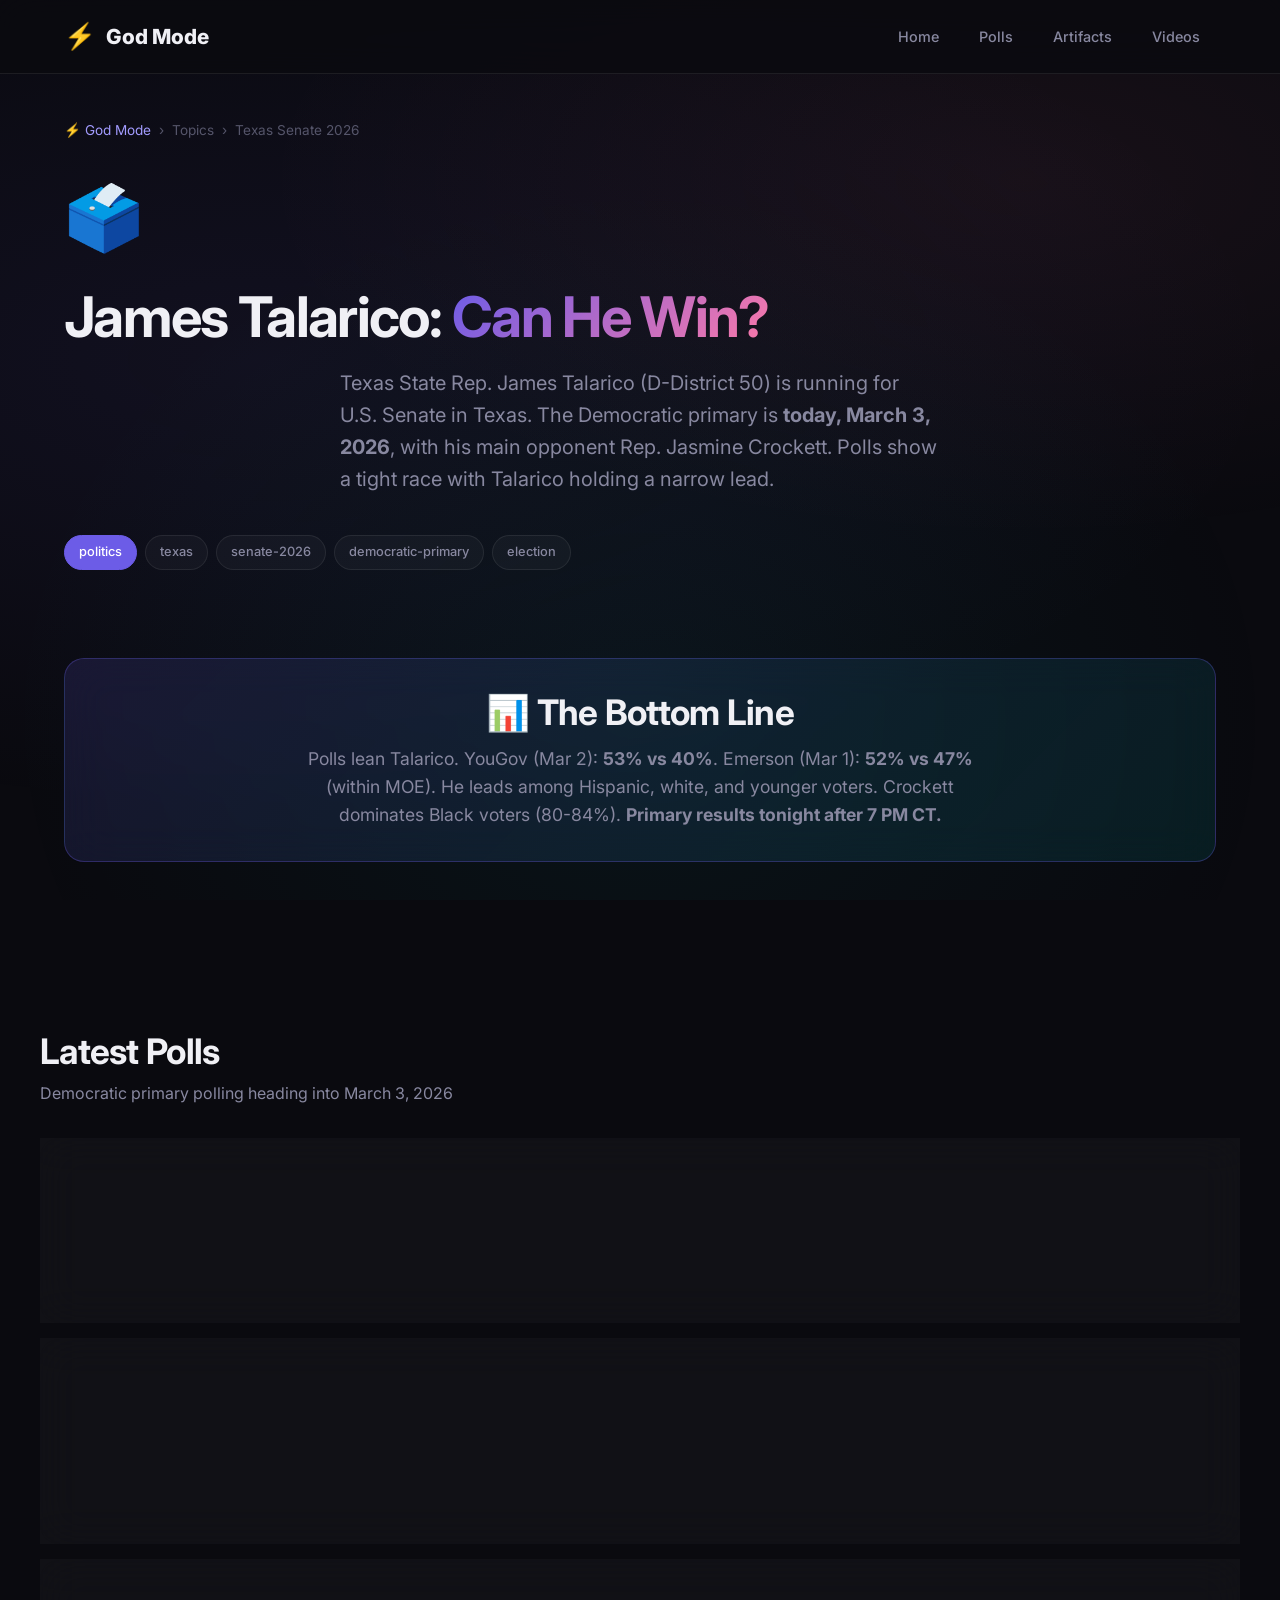
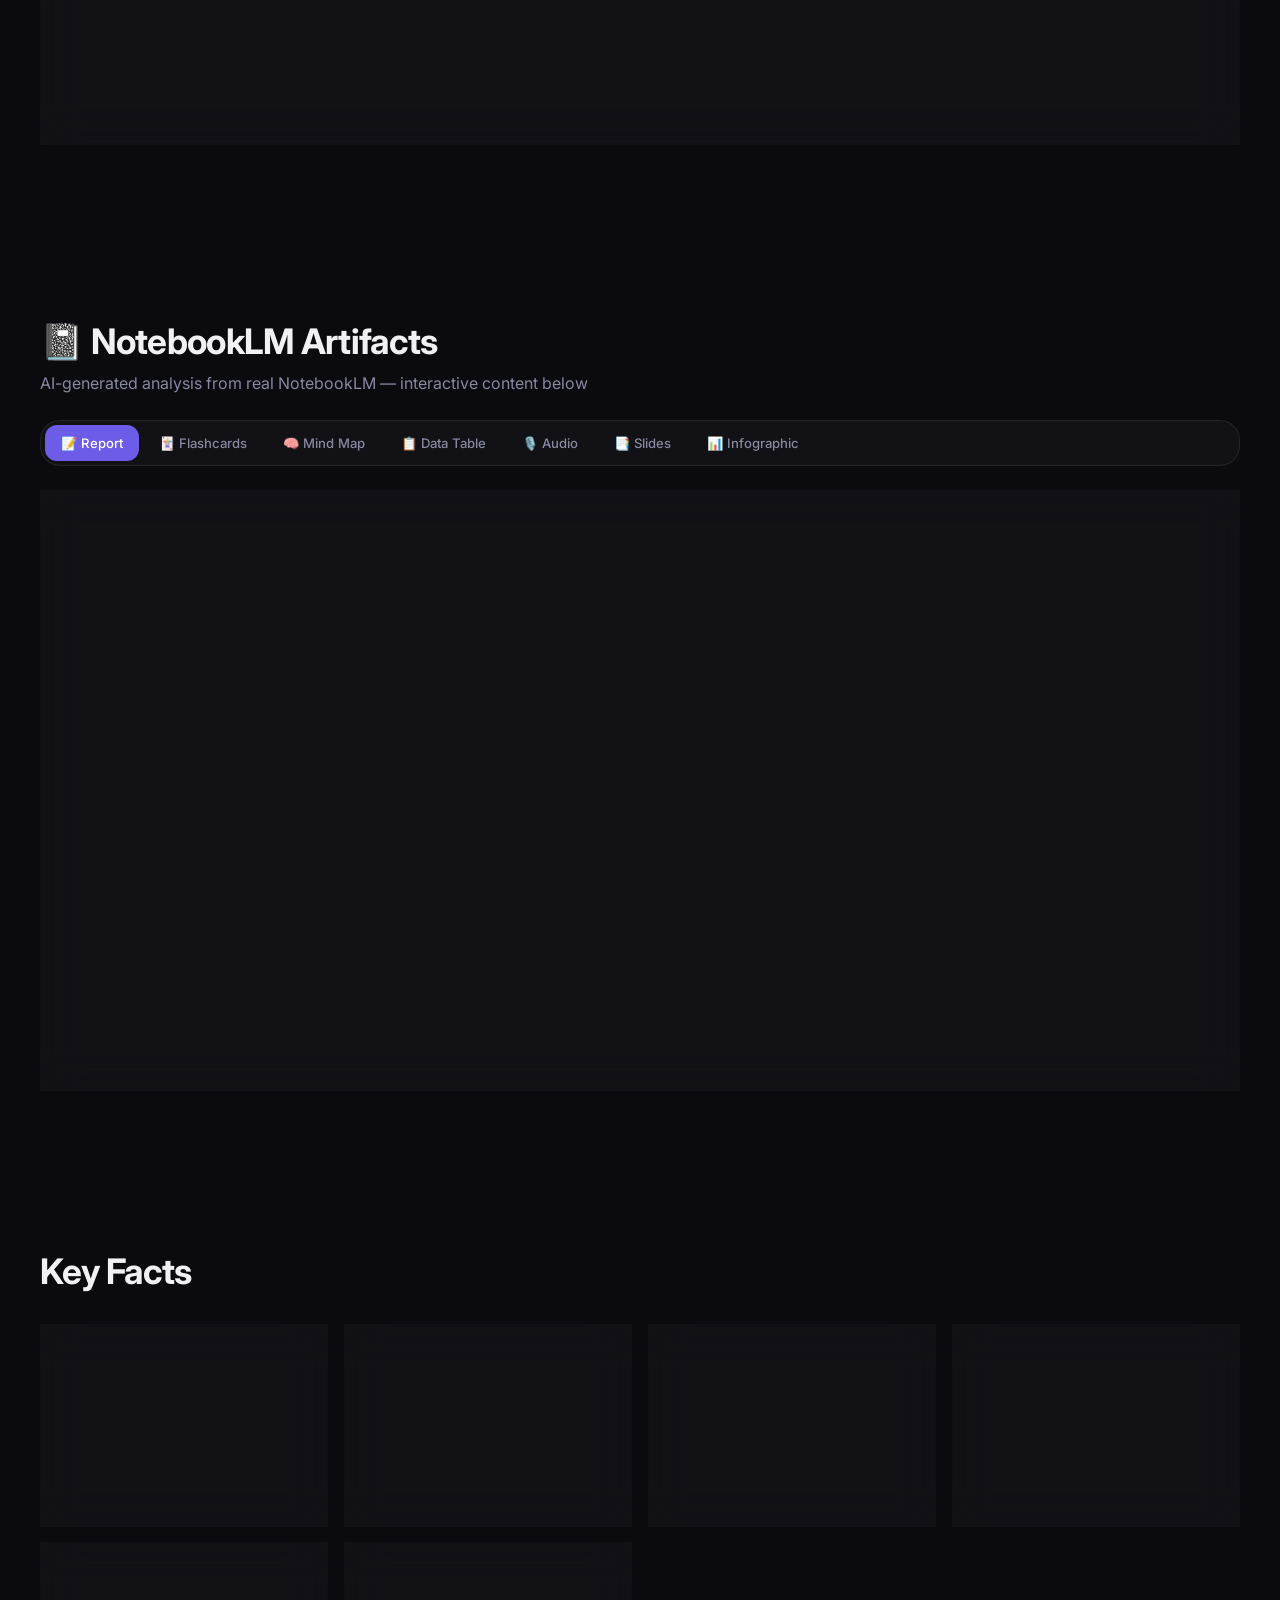
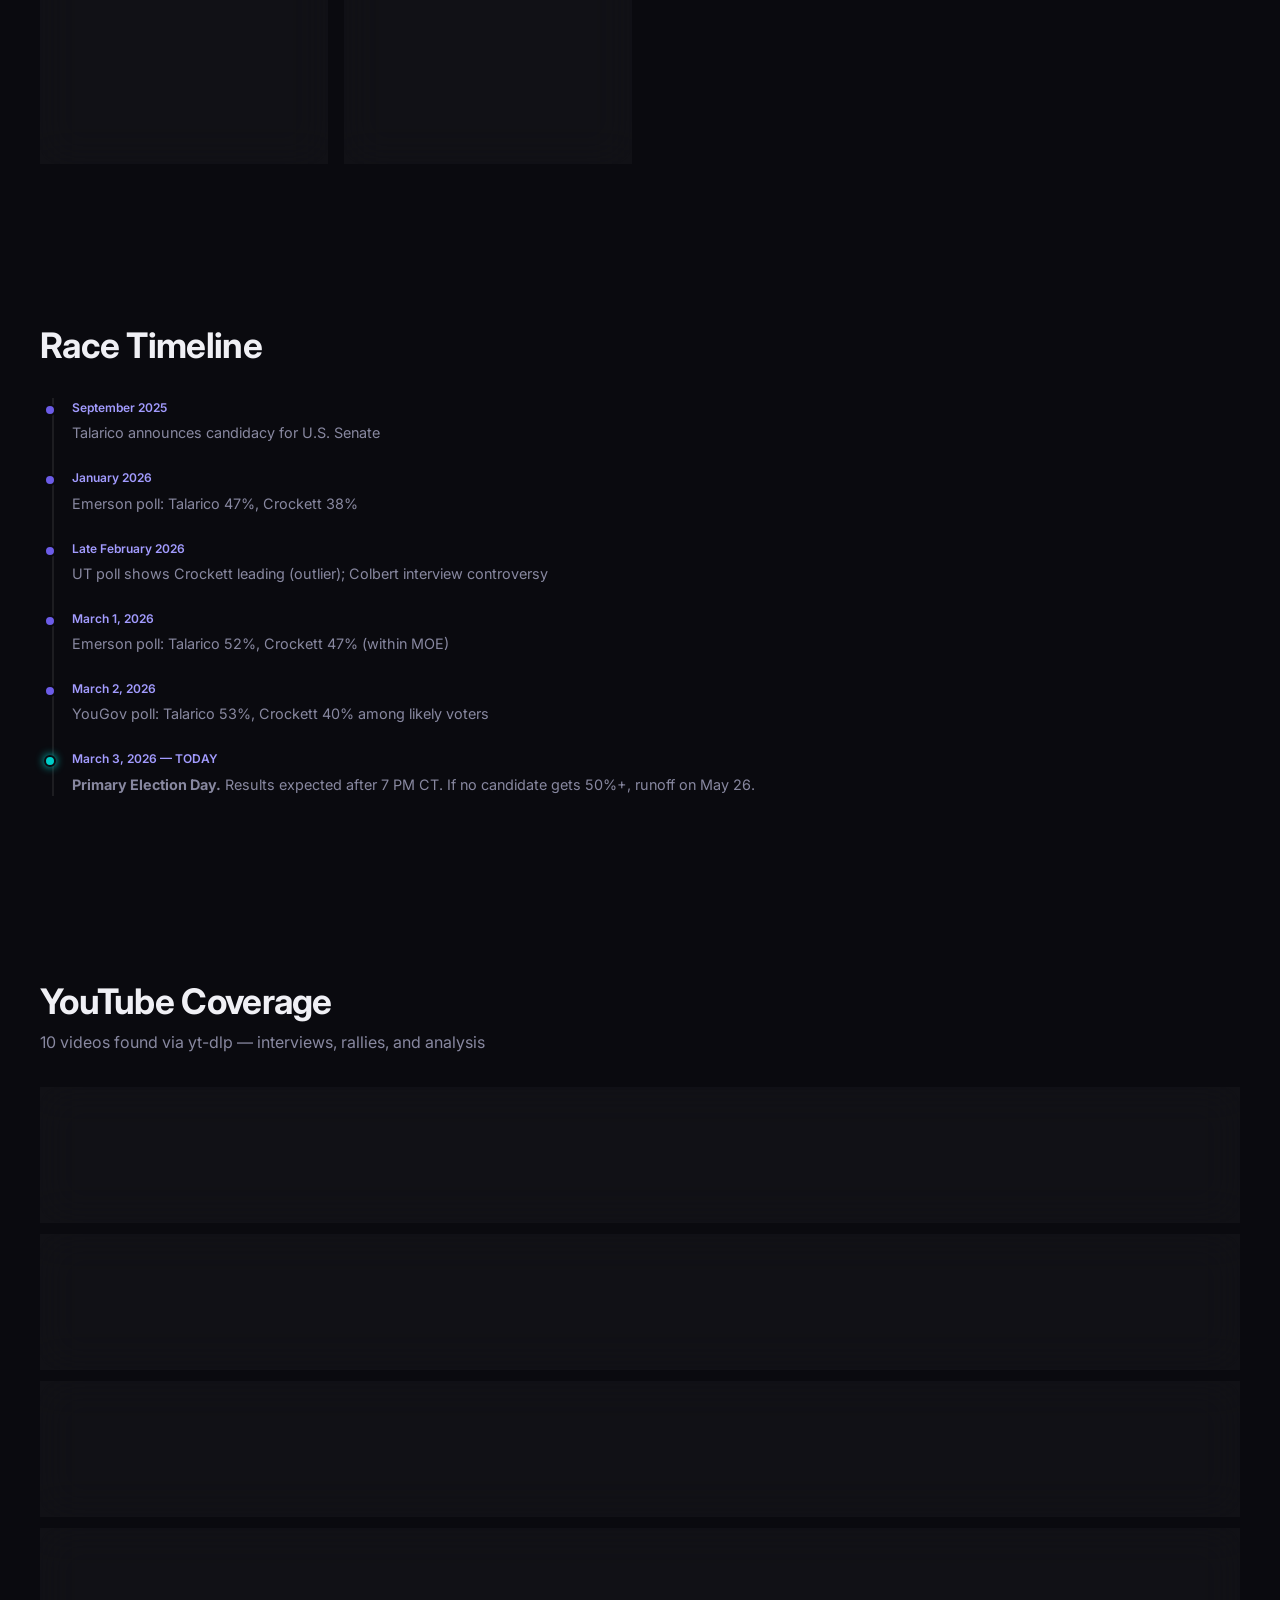
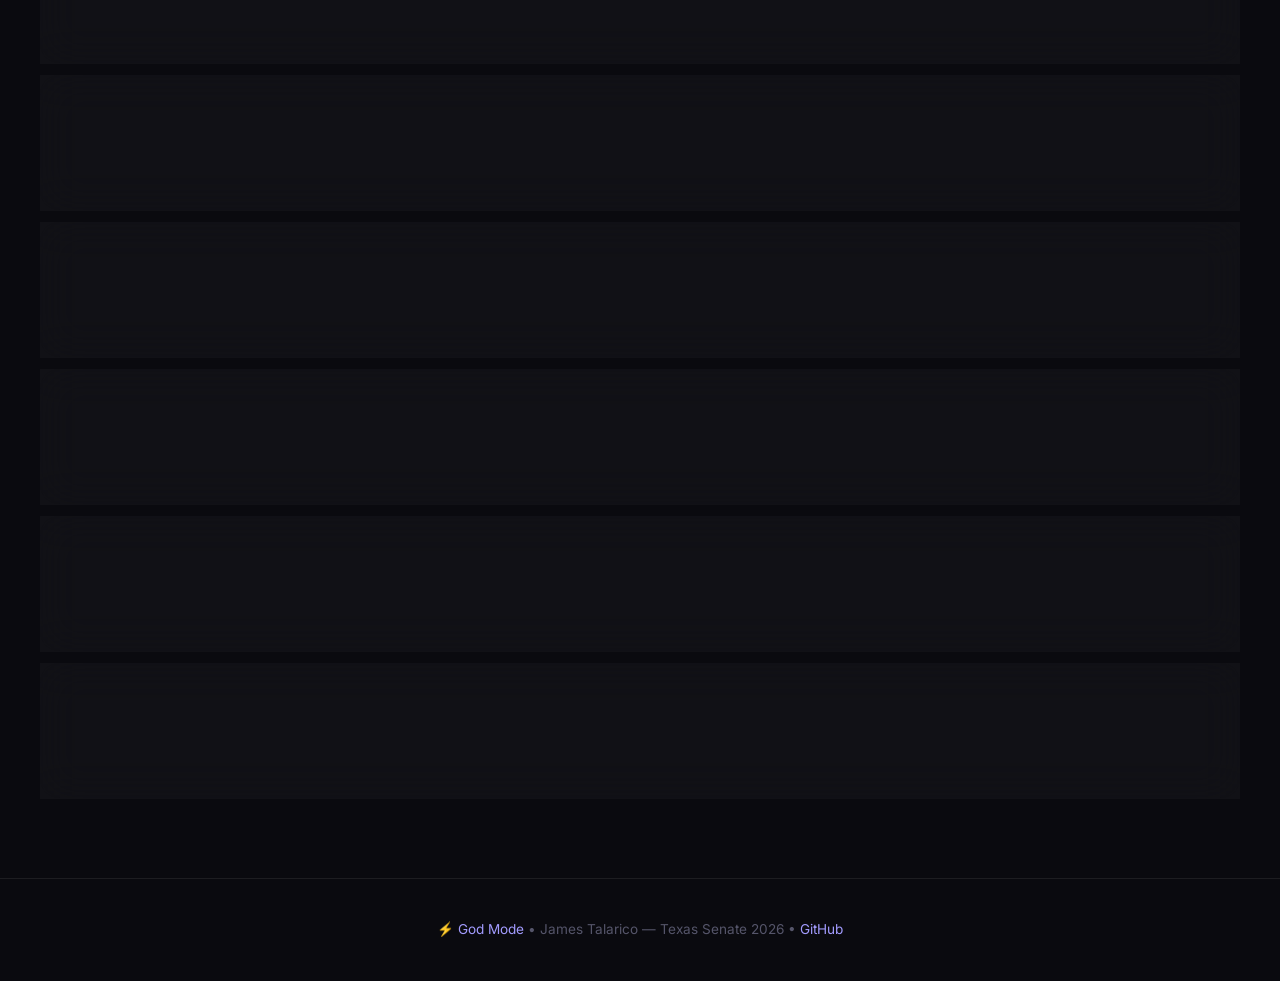
==== commit b52fa3fc: "feat: embed real NotebookLM artifacts on Talarico sub-site - Interactive tabbed artifact viewer with" ====
--- a/docs/topics/james-talarico-senate/index.html
+++ b/docs/topics/james-talarico-senate/index.html
@@ -40,6 +40,51 @@
             text-decoration: underline;
         }
 
+        /* Artifact Tabs */
+        .artifact-tabs {
+            display: flex;
+            flex-wrap: wrap;
+            gap: 4px;
+            margin-bottom: 24px;
+            padding: 4px;
+            background: var(--bg-glass);
+            border-radius: var(--radius-lg);
+            border: 1px solid var(--border-glass);
+        }
+
+        .artifact-tab {
+            padding: 10px 16px;
+            border-radius: var(--radius-md);
+            font-size: 0.82rem;
+            font-weight: 500;
+            color: var(--text-secondary);
+            cursor: pointer;
+            transition: all var(--transition-fast);
+            border: none;
+            background: none;
+            font-family: var(--font-body);
+            white-space: nowrap;
+        }
+
+        .artifact-tab:hover {
+            color: var(--text-primary);
+            background: var(--bg-glass-hover);
+        }
+
+        .artifact-tab.active {
+            color: white;
+            background: var(--accent-1);
+        }
+
+        .artifact-panel {
+            display: none;
+            animation: fadeInUp 0.4s ease;
+        }
+
+        .artifact-panel.active {
+            display: block;
+        }
+
         /* Poll Bars */
         .poll-card {
             padding: 24px;
@@ -103,6 +148,316 @@
 
         .poll-bar-fill.crockett {
             background: linear-gradient(90deg, #fd79a8, #e84393);
+        }
+
+        /* Flashcard */
+        .flashcard-container {
+            display: flex;
+            align-items: center;
+            justify-content: center;
+            gap: 16px;
+            padding: 24px 0;
+        }
+
+        .flashcard {
+            width: 500px;
+            max-width: 100%;
+            height: 260px;
+            perspective: 600px;
+            cursor: pointer;
+        }
+
+        .flashcard-inner {
+            position: relative;
+            width: 100%;
+            height: 100%;
+            transition: transform 0.6s cubic-bezier(0.4, 0, 0.2, 1);
+            transform-style: preserve-3d;
+        }
+
+        .flashcard.flipped .flashcard-inner {
+            transform: rotateY(180deg);
+        }
+
+        .flashcard-front,
+        .flashcard-back {
+            position: absolute;
+            inset: 0;
+            backface-visibility: hidden;
+            border-radius: var(--radius-lg);
+            display: flex;
+            align-items: center;
+            justify-content: center;
+            padding: 32px;
+            text-align: center;
+            font-size: 1.05rem;
+            line-height: 1.5;
+        }
+
+        .flashcard-front {
+            background: linear-gradient(135deg, rgba(108, 92, 231, 0.2), rgba(0, 206, 201, 0.1));
+            border: 1px solid rgba(108, 92, 231, 0.3);
+            color: var(--text-primary);
+        }
+
+        .flashcard-back {
+            background: linear-gradient(135deg, rgba(0, 206, 201, 0.2), rgba(108, 92, 231, 0.1));
+            border: 1px solid rgba(0, 206, 201, 0.3);
+            color: var(--text-primary);
+            transform: rotateY(180deg);
+            font-weight: 600;
+        }
+
+        .fc-nav {
+            background: none;
+            border: 1px solid var(--border-glass);
+            color: var(--text-primary);
+            width: 44px;
+            height: 44px;
+            border-radius: 50%;
+            display: flex;
+            align-items: center;
+            justify-content: center;
+            cursor: pointer;
+            font-size: 1.2rem;
+            transition: all var(--transition-fast);
+            flex-shrink: 0;
+        }
+
+        .fc-nav:hover {
+            background: var(--bg-glass-hover);
+        }
+
+        .fc-counter {
+            text-align: center;
+            font-size: 0.8rem;
+            color: var(--text-muted);
+            margin-top: 12px;
+        }
+
+        /* Report */
+        .report-content {
+            padding: 32px;
+            line-height: 1.7;
+            font-size: 0.95rem;
+            max-height: 600px;
+            overflow-y: auto;
+        }
+
+        .report-content h1 {
+            font-size: 1.4rem;
+            margin-bottom: 24px;
+            background: var(--accent-gradient);
+            -webkit-background-clip: text;
+            -webkit-text-fill-color: transparent;
+        }
+
+        .report-content h2 {
+            font-size: 1.15rem;
+            margin: 24px 0 12px;
+            color: var(--accent-2);
+        }
+
+        .report-content h3 {
+            font-size: 1rem;
+            margin: 16px 0 8px;
+            color: var(--text-primary);
+        }
+
+        .report-content p {
+            margin-bottom: 12px;
+            color: var(--text-secondary);
+        }
+
+        .report-content ul {
+            padding-left: 20px;
+            margin-bottom: 12px;
+        }
+
+        .report-content li {
+            color: var(--text-secondary);
+            margin-bottom: 6px;
+        }
+
+        .report-content table {
+            width: 100%;
+            border-collapse: collapse;
+            margin: 16px 0;
+            font-size: 0.85rem;
+        }
+
+        .report-content th {
+            text-align: left;
+            padding: 10px 12px;
+            background: var(--bg-glass);
+            color: var(--text-primary);
+            font-weight: 600;
+            border-bottom: 1px solid var(--border-glass);
+        }
+
+        .report-content td {
+            padding: 8px 12px;
+            border-bottom: 1px solid rgba(255, 255, 255, 0.05);
+            color: var(--text-secondary);
+        }
+
+        .report-content hr {
+            border: none;
+            border-top: 1px solid var(--border-glass);
+            margin: 24px 0;
+        }
+
+        .report-content strong {
+            color: var(--text-primary);
+        }
+
+        /* Mind Map */
+        .mindmap-container {
+            padding: 24px;
+        }
+
+        .mm-node {
+            margin-bottom: 8px;
+        }
+
+        .mm-root {
+            font-size: 1.2rem;
+            font-weight: 700;
+            color: var(--text-primary);
+            padding: 16px 20px;
+            background: linear-gradient(135deg, rgba(108, 92, 231, 0.2), rgba(0, 206, 201, 0.1));
+            border-radius: var(--radius-md);
+            border: 1px solid rgba(108, 92, 231, 0.3);
+            margin-bottom: 16px;
+            text-align: center;
+        }
+
+        .mm-branch {
+            margin-left: 0;
+            margin-bottom: 16px;
+        }
+
+        .mm-branch-title {
+            font-weight: 600;
+            font-size: 0.95rem;
+            color: var(--accent-2);
+            padding: 10px 16px;
+            background: var(--bg-glass);
+            border-radius: var(--radius-sm);
+            margin-bottom: 8px;
+            cursor: pointer;
+            display: flex;
+            justify-content: space-between;
+            align-items: center;
+            border: 1px solid var(--border-glass);
+        }
+
+        .mm-branch-title:hover {
+            background: var(--bg-glass-hover);
+        }
+
+        .mm-branch-title .arrow {
+            transition: transform 0.2s;
+        }
+
+        .mm-branch.collapsed .mm-leaves {
+            display: none;
+        }
+
+        .mm-branch.collapsed .arrow {
+            transform: rotate(-90deg);
+        }
+
+        .mm-leaves {
+            padding-left: 20px;
+        }
+
+        .mm-leaf {
+            padding: 6px 12px;
+            font-size: 0.85rem;
+            color: var(--text-secondary);
+            border-left: 2px solid var(--border-glass);
+            margin-bottom: 4px;
+        }
+
+        .mm-subbranch {
+            margin-left: 20px;
+            margin-top: 4px;
+        }
+
+        .mm-subbranch-title {
+            font-weight: 500;
+            font-size: 0.85rem;
+            color: var(--accent-4);
+            padding: 4px 8px;
+            margin-bottom: 2px;
+        }
+
+        /* Data Table */
+        .data-table-wrap {
+            overflow-x: auto;
+        }
+
+        .data-table {
+            width: 100%;
+            border-collapse: collapse;
+            font-size: 0.85rem;
+        }
+
+        .data-table th {
+            text-align: left;
+            padding: 12px 16px;
+            background: var(--bg-glass);
+            color: var(--text-primary);
+            font-weight: 600;
+            border-bottom: 1px solid var(--border-glass);
+            position: sticky;
+            top: 0;
+        }
+
+        .data-table td {
+            padding: 10px 16px;
+            border-bottom: 1px solid rgba(255, 255, 255, 0.05);
+            color: var(--text-secondary);
+        }
+
+        .data-table tr:hover td {
+            background: rgba(255, 255, 255, 0.03);
+        }
+
+        /* YouTube */
+        .yt-results {
+            display: grid;
+            gap: 12px;
+        }
+
+        .yt-result {
+            display: flex;
+            align-items: center;
+            gap: 16px;
+            padding: 16px;
+            text-decoration: none;
+        }
+
+        .yt-result-thumb {
+            width: 180px;
+            height: 101px;
+            border-radius: var(--radius-sm);
+            background: var(--bg-secondary);
+            object-fit: cover;
+            flex-shrink: 0;
+        }
+
+        .yt-result-info h4 {
+            color: var(--text-primary);
+            font-size: 0.95rem;
+            margin-bottom: 4px;
+            line-height: 1.3;
+        }
+
+        .yt-result-info p {
+            color: var(--text-muted);
+            font-size: 0.8rem;
         }
 
         /* Key Facts */
@@ -181,75 +536,7 @@
             color: var(--text-secondary);
         }
 
-        /* YouTube */
-        .yt-results {
-            display: grid;
-            gap: 12px;
-        }
-
-        .yt-result {
-            display: flex;
-            align-items: center;
-            gap: 16px;
-            padding: 16px;
-            text-decoration: none;
-        }
-
-        .yt-result-thumb {
-            width: 180px;
-            height: 101px;
-            border-radius: var(--radius-sm);
-            background: var(--bg-secondary);
-            object-fit: cover;
-            flex-shrink: 0;
-        }
-
-        .yt-result-info h4 {
-            color: var(--text-primary);
-            font-size: 0.95rem;
-            margin-bottom: 4px;
-            line-height: 1.3;
-        }
-
-        .yt-result-info p {
-            color: var(--text-muted);
-            font-size: 0.8rem;
-        }
-
-        /* NLM Artifacts */
-        .nlm-grid {
-            display: grid;
-            grid-template-columns: repeat(auto-fill, minmax(200px, 1fr));
-            gap: 12px;
-        }
-
-        .nlm-card {
-            padding: 20px;
-            text-align: center;
-        }
-
-        .nlm-card .nlm-icon {
-            font-size: 2rem;
-            margin-bottom: 8px;
-        }
-
-        .nlm-card h4 {
-            font-size: 0.9rem;
-            margin-bottom: 4px;
-        }
-
-        .nlm-card .nlm-status {
-            font-size: 0.75rem;
-            font-weight: 600;
-            text-transform: uppercase;
-            letter-spacing: 0.05em;
-        }
-
-        .nlm-card .nlm-status.pending {
-            color: var(--accent-5);
-        }
-
-        /* Verdict Banner */
+        /* Verdict */
         .verdict-banner {
             padding: 32px;
             text-align: center;
@@ -284,8 +571,18 @@
                 grid-template-columns: 1fr;
             }
 
-            .nlm-grid {
-                grid-template-columns: repeat(2, 1fr);
+            .flashcard {
+                width: 100%;
+                height: 220px;
+            }
+
+            .artifact-tabs {
+                gap: 2px;
+            }
+
+            .artifact-tab {
+                padding: 8px 10px;
+                font-size: 0.75rem;
             }
         }
     </style>
@@ -300,8 +597,8 @@
             <ul class="nav-links">
                 <li><a href="../../">Home</a></li>
                 <li><a href="#polls">Polls</a></li>
+                <li><a href="#artifacts">Artifacts</a></li>
                 <li><a href="#videos">Videos</a></li>
-                <li><a href="#artifacts">Artifacts</a></li>
             </ul>
         </div>
     </nav>
@@ -344,115 +641,193 @@
         <h2 style="margin-bottom: 8px;">Latest Polls</h2>
         <p style="color: var(--text-secondary); margin-bottom: 32px;">Democratic primary polling heading into March 3,
             2026</p>
-
         <div class="poll-card glass-card">
-            <div class="poll-header">
-                <span class="poll-source">YouGov Poll</span>
-                <span class="poll-date">March 2, 2026</span>
-            </div>
+            <div class="poll-header"><span class="poll-source">YouGov Poll</span><span class="poll-date">March 2,
+                    2026</span></div>
             <div class="poll-bar-wrap">
-                <div class="poll-bar-label">
-                    <span class="name">James Talarico</span>
-                    <span class="pct" style="color: var(--accent-2);">53%</span>
-                </div>
+                <div class="poll-bar-label"><span class="name">James Talarico</span><span class="pct"
+                        style="color: var(--accent-2);">53%</span></div>
                 <div class="poll-bar-track">
                     <div class="poll-bar-fill talarico" style="width: 53%;"></div>
                 </div>
             </div>
             <div class="poll-bar-wrap">
-                <div class="poll-bar-label">
-                    <span class="name">Jasmine Crockett</span>
-                    <span class="pct" style="color: var(--accent-3);">40%</span>
-                </div>
+                <div class="poll-bar-label"><span class="name">Jasmine Crockett</span><span class="pct"
+                        style="color: var(--accent-3);">40%</span></div>
                 <div class="poll-bar-track">
                     <div class="poll-bar-fill crockett" style="width: 40%;"></div>
                 </div>
             </div>
         </div>
-
         <div class="poll-card glass-card">
-            <div class="poll-header">
-                <span class="poll-source">Emerson College / Nexstar Media</span>
-                <span class="poll-date">March 1, 2026</span>
-            </div>
+            <div class="poll-header"><span class="poll-source">Emerson College / Nexstar Media</span><span
+                    class="poll-date">March 1, 2026</span></div>
             <div class="poll-bar-wrap">
-                <div class="poll-bar-label">
-                    <span class="name">James Talarico</span>
-                    <span class="pct" style="color: var(--accent-2);">52%</span>
-                </div>
+                <div class="poll-bar-label"><span class="name">James Talarico</span><span class="pct"
+                        style="color: var(--accent-2);">52%</span></div>
                 <div class="poll-bar-track">
                     <div class="poll-bar-fill talarico" style="width: 52%;"></div>
                 </div>
             </div>
             <div class="poll-bar-wrap">
-                <div class="poll-bar-label">
-                    <span class="name">Jasmine Crockett</span>
-                    <span class="pct" style="color: var(--accent-3);">47%</span>
-                </div>
+                <div class="poll-bar-label"><span class="name">Jasmine Crockett</span><span class="pct"
+                        style="color: var(--accent-3);">47%</span></div>
                 <div class="poll-bar-track">
                     <div class="poll-bar-fill crockett" style="width: 47%;"></div>
                 </div>
             </div>
             <p style="font-size: 0.8rem; color: var(--text-muted); margin-top: 12px;">⚠️ Within margin of error</p>
         </div>
-
         <div class="poll-card glass-card">
-            <div class="poll-header">
-                <span class="poll-source">Emerson College / Nexstar Media</span>
-                <span class="poll-date">January 2026</span>
-            </div>
+            <div class="poll-header"><span class="poll-source">Emerson College / Nexstar Media</span><span
+                    class="poll-date">January 2026</span></div>
             <div class="poll-bar-wrap">
-                <div class="poll-bar-label">
-                    <span class="name">James Talarico</span>
-                    <span class="pct" style="color: var(--accent-2);">47%</span>
-                </div>
+                <div class="poll-bar-label"><span class="name">James Talarico</span><span class="pct"
+                        style="color: var(--accent-2);">47%</span></div>
                 <div class="poll-bar-track">
                     <div class="poll-bar-fill talarico" style="width: 47%;"></div>
                 </div>
             </div>
             <div class="poll-bar-wrap">
-                <div class="poll-bar-label">
-                    <span class="name">Jasmine Crockett</span>
-                    <span class="pct" style="color: var(--accent-3);">38%</span>
-                </div>
+                <div class="poll-bar-label"><span class="name">Jasmine Crockett</span><span class="pct"
+                        style="color: var(--accent-3);">38%</span></div>
                 <div class="poll-bar-track">
                     <div class="poll-bar-fill crockett" style="width: 38%;"></div>
                 </div>
             </div>
         </div>
-
-        <div class="poll-card glass-card">
-            <div class="poll-header">
-                <span class="poll-source">UT Texas Politics Project</span>
-                <span class="poll-date">Late February 2026</span>
-            </div>
-            <div class="poll-bar-wrap">
-                <div class="poll-bar-label">
-                    <span class="name">James Talarico</span>
-                    <span class="pct" style="color: var(--accent-2);">~35%</span>
-                </div>
-                <div class="poll-bar-track">
-                    <div class="poll-bar-fill talarico" style="width: 35%;"></div>
-                </div>
-            </div>
-            <div class="poll-bar-wrap">
-                <div class="poll-bar-label">
-                    <span class="name">Jasmine Crockett</span>
-                    <span class="pct" style="color: var(--accent-3);">~48%</span>
-                </div>
-                <div class="poll-bar-track">
-                    <div class="poll-bar-fill crockett" style="width: 48%;"></div>
-                </div>
-            </div>
-            <p style="font-size: 0.8rem; color: var(--text-muted); margin-top: 12px;">📌 Outlier — Crockett leads by
-                double digits in this poll</p>
+    </section>
+
+    <!-- NLM Artifacts -->
+    <section class="section container" id="artifacts">
+        <h2 style="margin-bottom: 8px;">📓 NotebookLM Artifacts</h2>
+        <p style="color: var(--text-secondary); margin-bottom: 24px;">AI-generated analysis from real NotebookLM —
+            interactive content below</p>
+        <div class="artifact-tabs" id="artifactTabs">
+            <button class="artifact-tab active" data-tab="report">📝 Report</button>
+            <button class="artifact-tab" data-tab="flashcards">🃏 Flashcards</button>
+            <button class="artifact-tab" data-tab="mindmap">🧠 Mind Map</button>
+            <button class="artifact-tab" data-tab="datatable">📋 Data Table</button>
+            <button class="artifact-tab" data-tab="audio">🎙️ Audio</button>
+            <button class="artifact-tab" data-tab="slides">📑 Slides</button>
+            <button class="artifact-tab" data-tab="infographic">📊 Infographic</button>
+        </div>
+
+        <!-- Report Panel -->
+        <div class="artifact-panel active" id="panel-report">
+            <div class="glass-card report-content" id="reportContent">
+                <!-- Rendered from NLM download -->
+            </div>
+        </div>
+
+        <!-- Flashcards Panel -->
+        <div class="artifact-panel" id="panel-flashcards">
+            <div class="glass-card" style="padding: 24px;">
+                <p style="text-align: center; color: var(--text-muted); font-size: 0.85rem; margin-bottom: 16px;">Click
+                    card to flip • Use ← → arrows to navigate</p>
+                <div class="flashcard-container">
+                    <button class="fc-nav" id="fcPrev">←</button>
+                    <div class="flashcard" id="flashcard">
+                        <div class="flashcard-inner">
+                            <div class="flashcard-front" id="fcFront"></div>
+                            <div class="flashcard-back" id="fcBack"></div>
+                        </div>
+                    </div>
+                    <button class="fc-nav" id="fcNext">→</button>
+                </div>
+                <div class="fc-counter" id="fcCounter"></div>
+            </div>
+        </div>
+
+        <!-- Mind Map Panel -->
+        <div class="artifact-panel" id="panel-mindmap">
+            <div class="glass-card mindmap-container" id="mindmapContainer"></div>
+        </div>
+
+        <!-- Data Table Panel -->
+        <div class="artifact-panel" id="panel-datatable">
+            <div class="glass-card" style="padding: 24px;">
+                <div class="data-table-wrap">
+                    <table class="data-table">
+                        <thead>
+                            <tr>
+                                <th>Pollster</th>
+                                <th>Date</th>
+                                <th>Talarico</th>
+                                <th>Crockett</th>
+                                <th>Key Demographics</th>
+                            </tr>
+                        </thead>
+                        <tbody>
+                            <tr>
+                                <td>YouGov</td>
+                                <td>March 2, 2026</td>
+                                <td style="color: var(--accent-2); font-weight: 700;">53%</td>
+                                <td style="color: var(--accent-3); font-weight: 700;">40%</td>
+                                <td>Hispanic (59-60%), white (57-71%), young 18-29 (60%), early voters (58%)</td>
+                            </tr>
+                            <tr>
+                                <td>Emerson College</td>
+                                <td>March 1, 2026</td>
+                                <td style="color: var(--accent-2); font-weight: 700;">52%</td>
+                                <td style="color: var(--accent-3); font-weight: 700;">47%</td>
+                                <td>Within margin of error</td>
+                            </tr>
+                            <tr>
+                                <td>UT Texas Politics</td>
+                                <td>Late Feb 2026</td>
+                                <td style="color: var(--text-muted);">~35%</td>
+                                <td style="color: var(--accent-3); font-weight: 700;">~48%</td>
+                                <td>Outlier — Black voters (80-84%), seniors (65+)</td>
+                            </tr>
+                            <tr>
+                                <td>Emerson College</td>
+                                <td>January 2026</td>
+                                <td style="color: var(--accent-2); font-weight: 700;">47%</td>
+                                <td style="color: var(--accent-3); font-weight: 700;">38%</td>
+                                <td>Hispanic (59%), white (57%)</td>
+                            </tr>
+                        </tbody>
+                    </table>
+                </div>
+            </div>
+        </div>
+
+        <!-- Audio Panel -->
+        <div class="artifact-panel" id="panel-audio">
+            <div class="glass-card" style="padding: 32px; text-align: center;">
+                <div style="font-size: 3rem; margin-bottom: 16px;">🎙️</div>
+                <h3>Audio Overview</h3>
+                <p style="color: var(--text-secondary); margin: 12px 0 24px;">AI-generated audio summary — generating
+                    now</p>
+                <div id="audioPlayer" style="color: var(--accent-5);">⏳ Audio generation in progress...</div>
+            </div>
+        </div>
+
+        <!-- Slides Panel -->
+        <div class="artifact-panel" id="panel-slides">
+            <div class="glass-card" style="padding: 32px; text-align: center;">
+                <div style="font-size: 3rem; margin-bottom: 16px;">📑</div>
+                <h3>Slide Deck</h3>
+                <p style="color: var(--text-secondary); margin: 12px 0 24px;">AI-generated presentation slides</p>
+                <div style="color: var(--accent-5);">⏳ Generation in progress...</div>
+            </div>
+        </div>
+
+        <!-- Infographic Panel -->
+        <div class="artifact-panel" id="panel-infographic">
+            <div class="glass-card" style="padding: 32px; text-align: center;">
+                <div style="font-size: 3rem; margin-bottom: 16px;">📊</div>
+                <h3>Infographic</h3>
+                <p style="color: var(--text-secondary); margin: 12px 0 24px;">AI-generated visual infographic</p>
+                <div style="color: var(--accent-5);">⏳ Generation in progress...</div>
+            </div>
         </div>
     </section>
 
     <!-- Key Facts -->
     <section class="section container">
-        <h2 style="margin-bottom: 8px;">Key Facts</h2>
-        <p style="color: var(--text-secondary); margin-bottom: 32px;">What you need to know about James Talarico</p>
+        <h2 style="margin-bottom: 32px;">Key Facts</h2>
         <div class="facts-grid">
             <div class="fact-card glass-card">
                 <div class="fact-card-icon">🏛️</div>
@@ -529,59 +904,6 @@
         </div>
     </section>
 
-    <!-- NotebookLM Artifacts -->
-    <section class="section container" id="artifacts">
-        <h2 style="margin-bottom: 8px;">NotebookLM Artifacts</h2>
-        <p style="color: var(--text-secondary); margin-bottom: 32px;">AI-generated analysis and learning materials</p>
-        <div class="nlm-grid">
-            <div class="nlm-card glass-card">
-                <div class="nlm-icon">🎙️</div>
-                <h4>Audio Overview</h4>
-                <div class="nlm-status pending">Pending Auth</div>
-            </div>
-            <div class="nlm-card glass-card">
-                <div class="nlm-icon">🎬</div>
-                <h4>Video Overview</h4>
-                <div class="nlm-status pending">Pending Auth</div>
-            </div>
-            <div class="nlm-card glass-card">
-                <div class="nlm-icon">🧠</div>
-                <h4>Mind Map</h4>
-                <div class="nlm-status pending">Pending Auth</div>
-            </div>
-            <div class="nlm-card glass-card">
-                <div class="nlm-icon">📝</div>
-                <h4>Report</h4>
-                <div class="nlm-status pending">Pending Auth</div>
-            </div>
-            <div class="nlm-card glass-card">
-                <div class="nlm-icon">🃏</div>
-                <h4>Flashcards</h4>
-                <div class="nlm-status pending">Pending Auth</div>
-            </div>
-            <div class="nlm-card glass-card">
-                <div class="nlm-icon">❓</div>
-                <h4>Quiz</h4>
-                <div class="nlm-status pending">Pending Auth</div>
-            </div>
-            <div class="nlm-card glass-card">
-                <div class="nlm-icon">📊</div>
-                <h4>Infographic</h4>
-                <div class="nlm-status pending">Pending Auth</div>
-            </div>
-            <div class="nlm-card glass-card">
-                <div class="nlm-icon">📑</div>
-                <h4>Slide Deck</h4>
-                <div class="nlm-status pending">Pending Auth</div>
-            </div>
-            <div class="nlm-card glass-card">
-                <div class="nlm-icon">📋</div>
-                <h4>Data Table</h4>
-                <div class="nlm-status pending">Pending Auth</div>
-            </div>
-        </div>
-    </section>
-
     <!-- YouTube Videos -->
     <section class="section container" id="videos">
         <h2 style="margin-bottom: 8px;">YouTube Coverage</h2>
@@ -589,90 +911,72 @@
             and analysis</p>
         <div class="yt-results">
             <a href="https://www.youtube.com/watch?v=z0LLq6uBPYA" target="_blank" class="yt-result glass-card"
-                style="text-decoration: none;">
-                <img class="yt-result-thumb" src="https://i.ytimg.com/vi/z0LLq6uBPYA/mqdefault.jpg" alt=""
-                    loading="lazy">
+                style="text-decoration: none;"><img class="yt-result-thumb"
+                    src="https://i.ytimg.com/vi/z0LLq6uBPYA/mqdefault.jpg" alt="" loading="lazy">
                 <div class="yt-result-info">
                     <h4>James Talarico on his economic message, Jasmine Crockett and more</h4>
                     <p>CBS News • 8:00</p>
                 </div>
             </a>
             <a href="https://www.youtube.com/watch?v=IGwDNWCkQuY" target="_blank" class="yt-result glass-card"
-                style="text-decoration: none;">
-                <img class="yt-result-thumb" src="https://i.ytimg.com/vi/IGwDNWCkQuY/mqdefault.jpg" alt=""
-                    loading="lazy">
+                style="text-decoration: none;"><img class="yt-result-thumb"
+                    src="https://i.ytimg.com/vi/IGwDNWCkQuY/mqdefault.jpg" alt="" loading="lazy">
                 <div class="yt-result-info">
-                    <h4>Texas Democratic Senate Candidate James Talarico Slams Billionaires at San Antonio Rally</h4>
+                    <h4>Texas Democratic Senate Candidate Slams Billionaires at San Antonio Rally</h4>
                     <p>Forbes Breaking News • 24:28</p>
                 </div>
             </a>
             <a href="https://www.youtube.com/watch?v=C_KV-JYGDCo" target="_blank" class="yt-result glass-card"
-                style="text-decoration: none;">
-                <img class="yt-result-thumb" src="https://i.ytimg.com/vi/C_KV-JYGDCo/mqdefault.jpg" alt=""
-                    loading="lazy">
+                style="text-decoration: none;"><img class="yt-result-thumb"
+                    src="https://i.ytimg.com/vi/C_KV-JYGDCo/mqdefault.jpg" alt="" loading="lazy">
                 <div class="yt-result-info">
-                    <h4>Jasmine Crockett and James Talarico have different styles to win the Texas Senate primary</h4>
+                    <h4>Crockett and Talarico have different styles to win the primary</h4>
                     <p>CBS TEXAS • 3:50</p>
                 </div>
             </a>
             <a href="https://www.youtube.com/watch?v=oiTJ7Pz_59A" target="_blank" class="yt-result glass-card"
-                style="text-decoration: none;">
-                <img class="yt-result-thumb" src="https://i.ytimg.com/vi/oiTJ7Pz_59A/mqdefault.jpg" alt=""
-                    loading="lazy">
+                style="text-decoration: none;"><img class="yt-result-thumb"
+                    src="https://i.ytimg.com/vi/oiTJ7Pz_59A/mqdefault.jpg" alt="" loading="lazy">
                 <div class="yt-result-info">
-                    <h4>Rep. James Talarico On Confronting Christian Nationalism</h4>
+                    <h4>Rep. Talarico On Confronting Christian Nationalism</h4>
                     <p>The Late Show with Stephen Colbert • 14:56</p>
                 </div>
             </a>
             <a href="https://www.youtube.com/watch?v=1yQqRGDqjYM" target="_blank" class="yt-result glass-card"
-                style="text-decoration: none;">
-                <img class="yt-result-thumb" src="https://i.ytimg.com/vi/1yQqRGDqjYM/mqdefault.jpg" alt=""
-                    loading="lazy">
+                style="text-decoration: none;"><img class="yt-result-thumb"
+                    src="https://i.ytimg.com/vi/1yQqRGDqjYM/mqdefault.jpg" alt="" loading="lazy">
                 <div class="yt-result-info">
                     <h4>James Talarico vs 20 Undecided Texas voters | Surrounded</h4>
                     <p>Jubilee • 1:37:44</p>
                 </div>
             </a>
-            <a href="https://www.youtube.com/watch?v=ONhfOqHdXlo" target="_blank" class="yt-result glass-card"
-                style="text-decoration: none;">
-                <img class="yt-result-thumb" src="https://i.ytimg.com/vi/ONhfOqHdXlo/mqdefault.jpg" alt=""
-                    loading="lazy">
+            <a href="https://www.youtube.com/watch?v=l-yT7SJq07E" target="_blank" class="yt-result glass-card"
+                style="text-decoration: none;"><img class="yt-result-thumb"
+                    src="https://i.ytimg.com/vi/l-yT7SJq07E/mqdefault.jpg" alt="" loading="lazy">
                 <div class="yt-result-info">
-                    <h4>Jasmine Crockett and James Talarico react to controversy over Colbert interview</h4>
-                    <p>CBS TEXAS • 6:40</p>
-                </div>
-            </a>
-            <a href="https://www.youtube.com/watch?v=l-yT7SJq07E" target="_blank" class="yt-result glass-card"
-                style="text-decoration: none;">
-                <img class="yt-result-thumb" src="https://i.ytimg.com/vi/l-yT7SJq07E/mqdefault.jpg" alt=""
-                    loading="lazy">
-                <div class="yt-result-info">
-                    <h4>James Talarico on his affordability platform, Jasmine Crockett</h4>
+                    <h4>Talarico on his affordability platform</h4>
                     <p>Face the Nation • 8:00</p>
                 </div>
             </a>
             <a href="https://www.youtube.com/watch?v=FHwmGdPE9HQ" target="_blank" class="yt-result glass-card"
-                style="text-decoration: none;">
-                <img class="yt-result-thumb" src="https://i.ytimg.com/vi/FHwmGdPE9HQ/mqdefault.jpg" alt=""
-                    loading="lazy">
+                style="text-decoration: none;"><img class="yt-result-thumb"
+                    src="https://i.ytimg.com/vi/FHwmGdPE9HQ/mqdefault.jpg" alt="" loading="lazy">
                 <div class="yt-result-info">
-                    <h4>James Talarico Campaigns for U.S. Senate in Austin, Texas</h4>
+                    <h4>Talarico Campaigns for U.S. Senate in Austin, Texas</h4>
                     <p>C-SPAN • 21:46</p>
                 </div>
             </a>
             <a href="https://www.youtube.com/watch?v=qFQyMkvEKa0" target="_blank" class="yt-result glass-card"
-                style="text-decoration: none;">
-                <img class="yt-result-thumb" src="https://i.ytimg.com/vi/qFQyMkvEKa0/mqdefault.jpg" alt=""
-                    loading="lazy">
+                style="text-decoration: none;"><img class="yt-result-thumb"
+                    src="https://i.ytimg.com/vi/qFQyMkvEKa0/mqdefault.jpg" alt="" loading="lazy">
                 <div class="yt-result-info">
-                    <h4>Steven Colbert interview with James Talarico draws national attention</h4>
+                    <h4>Colbert interview with Talarico draws national attention</h4>
                     <p>CBS TEXAS • 4:27</p>
                 </div>
             </a>
             <a href="https://www.youtube.com/watch?v=YRkonQkHXWI" target="_blank" class="yt-result glass-card"
-                style="text-decoration: none;">
-                <img class="yt-result-thumb" src="https://i.ytimg.com/vi/YRkonQkHXWI/mqdefault.jpg" alt=""
-                    loading="lazy">
+                style="text-decoration: none;"><img class="yt-result-thumb"
+                    src="https://i.ytimg.com/vi/YRkonQkHXWI/mqdefault.jpg" alt="" loading="lazy">
                 <div class="yt-result-info">
                     <h4>New poll shows Talarico leading Crockett in Texas senate primary</h4>
                     <p>FOX 4 Dallas-Fort Worth • 2:47</p>
@@ -687,6 +991,180 @@
                     href="https://github.com/bedwards/god-mode" target="_blank">GitHub</a></p>
         </div>
     </footer>
+
+    <script>
+        // ─── NLM Artifact Data (downloaded from NotebookLM) ───
+        const REPORT_MD = `# Strategic Briefing: James Talarico's 2026 U.S. Senate Campaign
+
+## Executive Summary
+
+James Talarico, a current Texas House Representative for District 50 and former public school teacher, is a Democratic candidate for the U.S. Senate in the 2026 election cycle. Having announced his candidacy in September 2025, Talarico's campaign is built on a platform of economic equality, public education advocacy, and a direct challenge to Christian nationalism.
+
+As of early March 2026, Talarico holds a lead in the majority of major polls against his primary opponent, Representative Jasmine Crockett. His support is anchored by strong performance among Hispanic, white, and young voters, as well as a significant advantage in early voting. However, the race remains competitive, with specific polling showing results within the margin of error and a potential runoff scheduled for May 26, 2026, if no candidate secures more than 50% of the vote.
+
+---
+
+## Polling and Demographic Analysis
+
+The primary race, held on March 3, 2026, reflects a dynamic electorate. While Talarico holds the majority of the polling leads, the data suggests varying levels of certainty across different polling institutions.
+
+### Comparative Polling Data (2026)
+
+| Pollster | Date | Talarico | Crockett | Notes |
+| :--- | :--- | :--- | :--- | :--- |
+| **YouGov** | March 2, 2026 | 53% | 40% | Likely voters |
+| **Emerson College** | March 1, 2026 | 52% | 47% | Within margin of error |
+| **UT Texas Politics Project** | Late Feb 2026 | Behind | Lead | Outlier; double-digit lead for Crockett |
+| **Emerson College** | January 2026 | 47% | 38% | Previous standing |
+
+### Voter Demographics and Coalitions
+
+The candidate's path to victory relies on a diverse coalition, though there is a clear divide in support based on race and age.
+
+*   **Talarico Strongholds:**
+    *   **Hispanic Voters:** 59–60% support.
+    *   **White Voters:** 57–71% support.
+    *   **Young Voters (18–29):** 60% support.
+    *   **Early Voters:** 58% support (vs. Crockett's 41%).
+*   **Crockett Strongholds:**
+    *   **Black Voters:** 80–84% support.
+    *   **Seniors (65+):** Leading support within this age bracket.
+
+---
+
+## Key Campaign Themes and Policy Pillars
+
+Talarico's platform integrates traditional Democratic priorities with a focus on populist economic messaging and social confrontation.
+
+### Economic Equality
+The campaign emphasizes the "affordability platform," specifically targeting the rising costs of living for average Texans. Key areas include:
+*   **Housing and Childcare:** Proposals to lower costs for working families.
+*   **Prescription Drugs:** Advocacy for reduced pharmaceutical pricing.
+*   **Anti-Billionaire Messaging:** A core rhetorical strategy focused on wealth inequality and corporate influence.
+
+### Social and Institutional Advocacy
+*   **Public Education:** Leveraging his background as a former teacher, Talarico positions himself as a primary advocate for the public school system.
+*   **Confronting Christian Nationalism:** The candidate has made the opposition to Christian nationalism a central tenet of his social platform.
+
+---
+
+## Media Presence and Strategic Outreach
+
+*   **Digital Engagement:** A featured Jubilee video—Talarico vs. 20 undecided Texas voters—garnered over 1.6 million views.
+*   **National Media:**
+    *   **Face the Nation:** Interview on affordability platform.
+    *   **The Late Show with Stephen Colbert:** Canceled interview drew significant national attention.
+    *   **Forbes:** Coverage of 24-minute rally speech in San Antonio.
+*   **Live Coverage:** C-SPAN provided coverage of campaign events in Austin.
+
+---
+
+## Strategic Insights
+
+*   **The 50% Threshold:** Texas election law requires a candidate to secure more than 50% to win outright. Otherwise, runoff on May 26, 2026.
+*   **Early Voting Advantage:** Talarico's 17-point lead in early voting (58% to 41%) is a critical indicator.
+*   **Demographic Vulnerability:** His significant deficit among Black voters (80%+ for Crockett) and seniors represents a strategic hurdle.`;
+
+        const FLASHCARDS = [{ "front": "What is James Talarico's current role in the Texas state government?", "back": "He is the Texas House Representative for District 50." }, { "front": "James Talarico is running as a candidate for which federal office in the 2026 election?", "back": "The U.S. Senate." }, { "front": "What was James Talarico's profession prior to entering politics?", "back": "He was a public school teacher." }, { "front": "In what month and year did James Talarico announce his candidacy for the U.S. Senate?", "back": "September 2025." }, { "front": "Who is James Talarico's main opponent in the 2026 Democratic primary?", "back": "Rep. Jasmine Crockett." }, { "front": "On what date was the 2026 Texas primary election held?", "back": "March 3, 2026." }, { "front": "What percentage of the vote must a candidate receive to avoid a runoff election?", "back": "More than 50%." }, { "front": "According to the March 2 YouGov poll, what percentage of likely voters supported James Talarico?", "back": "53%." }, { "front": "What support percentage did Jasmine Crockett receive in the March 2 YouGov poll?", "back": "40%." }, { "front": "Which polling organization found the race within the margin of error on March 1, 2026?", "back": "Emerson College." }, { "front": "In the January 2026 Emerson College poll, what was James Talarico's support level?", "back": "47%." }, { "front": "Which organization published a late February 2026 poll considered to be an outlier?", "back": "UT Texas Politics Project." }, { "front": "James Talarico leads among Hispanic voters with a support range of ____", "back": "59-60%." }, { "front": "What is the range of support for James Talarico among white voters?", "back": "57-71%." }, { "front": "Which age group supports James Talarico at a rate of 60%?", "back": "Young voters aged 18-29." }, { "front": "What percentage of Black voters support Jasmine Crockett?", "back": "80-84%." }, { "front": "What percentage of early voters support James Talarico?", "back": "58%." }, { "front": "Talarico's economic platform focuses on lowering costs for housing, childcare, and ____", "back": "Prescription drugs." }, { "front": "Which religious-political movement does James Talarico explicitly confront?", "back": "Christian nationalism." }, { "front": "Which late-night talk show featured a canceled interview with Talarico that drew national attention?", "back": "The Late Show with Stephen Colbert." }, { "front": "Which media platform produced a video featuring Talarico vs. 20 undecided Texas voters?", "back": "Jubilee." }, { "front": "How many views has the Jubilee video featuring Talarico surpassed?", "back": "1.6 million views." }, { "front": "On which news program did James Talarico discuss his affordability platform?", "back": "Face the Nation." }, { "front": "Which network provided coverage of James Talarico's campaign event in Austin?", "back": "C-SPAN." }];
+
+        const MINDMAP = { "name": "James Talarico Senate Race 2026", "children": [{ "name": "Candidate Profile", "children": [{ "name": "Current Role: State Representative District 50" }, { "name": "Background: Former Public School Teacher" }, { "name": "Candidacy Announced: September 2025" }, { "name": "Main Opponent: Rep. Jasmine Crockett" }] }, { "name": "Polling Data", "children": [{ "name": "YouGov: 53% (Talarico)" }, { "name": "Emerson College: 52% (Talarico)" }, { "name": "UT Texas Politics Project: Crockett Lead (Outlier)" }, { "name": "Emerson (Jan 2026): 47% (Talarico)" }] }, { "name": "Voter Demographics", "children": [{ "name": "Talarico Support", "children": [{ "name": "Hispanic Voters (59-60%)" }, { "name": "White Voters (57-71%)" }, { "name": "Young Voters 18-29 (60%)" }, { "name": "Early Voters (58%)" }] }, { "name": "Crockett Support", "children": [{ "name": "Black Voters (80-84%)" }, { "name": "Voters 65+" }] }] }, { "name": "Key Issues", "children": [{ "name": "Economic Equality" }, { "name": "Lowering Housing & Childcare Costs" }, { "name": "Anti-Billionaire Messaging" }, { "name": "Confronting Christian Nationalism" }, { "name": "Public Education Advocacy" }] }, { "name": "Notable Events & Media", "children": [{ "name": "Jubilee Video (1.6M+ views)" }, { "name": "Face the Nation Interview" }, { "name": "Forbes Rally Coverage" }, { "name": "Canceled Stephen Colbert Interview" }, { "name": "C-SPAN Austin Event" }] }, { "name": "Election Timeline", "children": [{ "name": "Primary: March 3, 2026" }, { "name": "Runoff Threshold: 50%+" }, { "name": "Potential Runoff: May 26, 2026" }] }] };
+
+        // ─── Tab Switching ───
+        document.querySelectorAll('.artifact-tab').forEach(tab => {
+            tab.addEventListener('click', () => {
+                document.querySelectorAll('.artifact-tab').forEach(t => t.classList.remove('active'));
+                document.querySelectorAll('.artifact-panel').forEach(p => p.classList.remove('active'));
+                tab.classList.add('active');
+                document.getElementById('panel-' + tab.dataset.tab).classList.add('active');
+            });
+        });
+
+        // ─── Report Rendering (Markdown → HTML) ───
+        function renderMarkdown(md) {
+            let html = md
+                .replace(/^### (.+)$/gm, '<h3>$1</h3>')
+                .replace(/^## (.+)$/gm, '<h2>$1</h2>')
+                .replace(/^# (.+)$/gm, '<h1>$1</h1>')
+                .replace(/^---$/gm, '<hr>')
+                .replace(/\*\*(.+?)\*\*/g, '<strong>$1</strong>')
+                .replace(/\*(.+?)\*/g, '<em>$1</em>');
+            // Tables
+            html = html.replace(/\|(.+)\|\n\|[\s:-]+\|\n((?:\|.+\|\n?)+)/g, (match, header, body) => {
+                const ths = header.split('|').filter(s => s.trim()).map(s => `<th>${s.trim()}</th>`).join('');
+                const rows = body.trim().split('\n').map(row => {
+                    const tds = row.split('|').filter(s => s.trim()).map(s => `<td>${s.trim()}</td>`).join('');
+                    return `<tr>${tds}</tr>`;
+                }).join('');
+                return `<table><thead><tr>${ths}</tr></thead><tbody>${rows}</tbody></table>`;
+            });
+            // Lists
+            html = html.replace(/^(\s*)\*\s+(.+)$/gm, (m, indent, text) => {
+                return `<li style="margin-left:${indent.length * 10}px">${text}</li>`;
+            });
+            html = html.replace(/(<li[^>]*>.+<\/li>\n?)+/g, match => `<ul>${match}</ul>`);
+            // Paragraphs
+            html = html.split('\n\n').map(block => {
+                if (block.startsWith('<') || block.trim() === '') return block;
+                return `<p>${block.replace(/\n/g, ' ')}</p>`;
+            }).join('\n');
+            return html;
+        }
+        document.getElementById('reportContent').innerHTML = renderMarkdown(REPORT_MD);
+
+        // ─── Flashcards ───
+        let fcIndex = 0;
+        const fc = document.getElementById('flashcard');
+        const fcFront = document.getElementById('fcFront');
+        const fcBack = document.getElementById('fcBack');
+        const fcCounter = document.getElementById('fcCounter');
+
+        function showCard(i) {
+            fc.classList.remove('flipped');
+            fcIndex = ((i % FLASHCARDS.length) + FLASHCARDS.length) % FLASHCARDS.length;
+            setTimeout(() => {
+                fcFront.textContent = FLASHCARDS[fcIndex].front;
+                fcBack.textContent = FLASHCARDS[fcIndex].back;
+                fcCounter.textContent = `${fcIndex + 1} / ${FLASHCARDS.length}`;
+            }, fc.classList.contains('flipped') ? 300 : 0);
+        }
+        showCard(0);
+        fc.addEventListener('click', () => fc.classList.toggle('flipped'));
+        document.getElementById('fcPrev').addEventListener('click', () => showCard(fcIndex - 1));
+        document.getElementById('fcNext').addEventListener('click', () => showCard(fcIndex + 1));
+        document.addEventListener('keydown', e => {
+            if (document.getElementById('panel-flashcards').classList.contains('active')) {
+                if (e.key === 'ArrowLeft') showCard(fcIndex - 1);
+                if (e.key === 'ArrowRight') showCard(fcIndex + 1);
+                if (e.key === ' ') { e.preventDefault(); fc.classList.toggle('flipped'); }
+            }
+        });
+
+        // ─── Mind Map ───
+        function renderMindMap(data) {
+            let html = `<div class="mm-root">${data.name}</div>`;
+            data.children.forEach(branch => {
+                html += `<div class="mm-branch">`;
+                html += `<div class="mm-branch-title" onclick="this.parentElement.classList.toggle('collapsed')"><span>${branch.name}</span><span class="arrow">▼</span></div>`;
+                html += `<div class="mm-leaves">`;
+                if (branch.children) {
+                    branch.children.forEach(leaf => {
+                        if (leaf.children) {
+                            html += `<div class="mm-subbranch"><div class="mm-subbranch-title">● ${leaf.name}</div>`;
+                            leaf.children.forEach(sub => {
+                                html += `<div class="mm-leaf">${sub.name}</div>`;
+                            });
+                            html += `</div>`;
+                        } else {
+                            html += `<div class="mm-leaf">${leaf.name}</div>`;
+                        }
+                    });
+                }
+                html += `</div></div>`;
+            });
+            return html;
+        }
+        document.getElementById('mindmapContainer').innerHTML = renderMindMap(MINDMAP);
+    </script>
 </body>
 
 </html>
